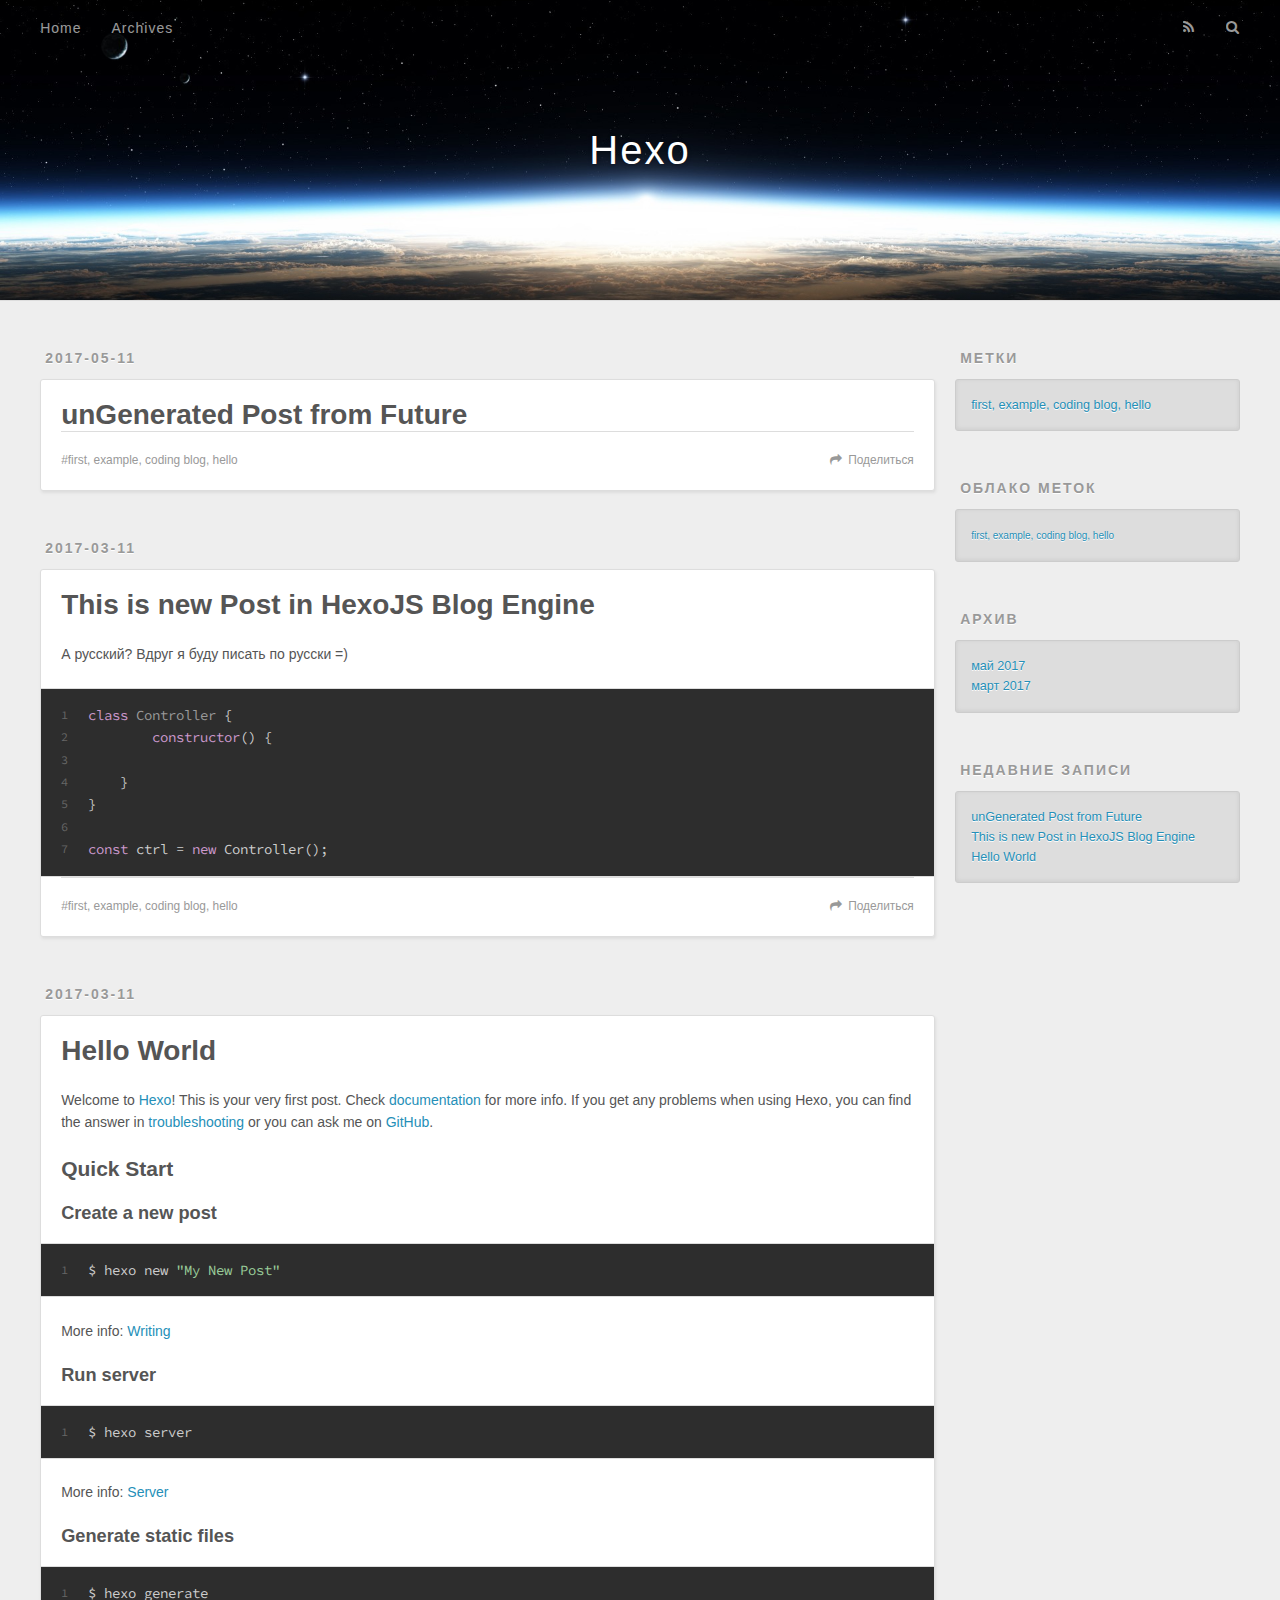
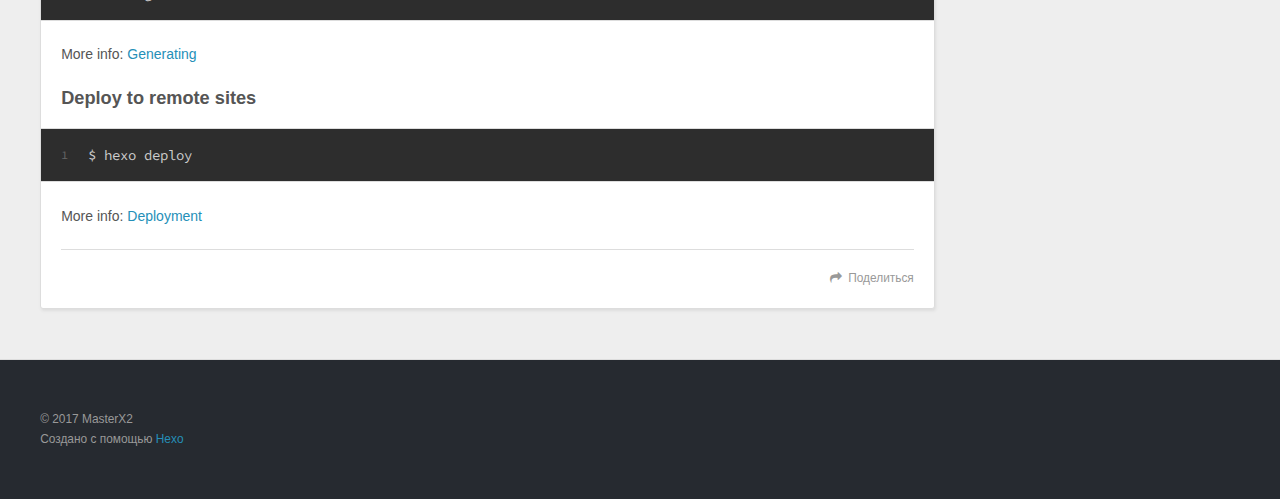
==== index.html @ 8f41c2e1 "deploy-site" ====
<!DOCTYPE html>
<html>
<head>
  <meta charset="utf-8">
  
  <title>Hexo</title>
  <meta name="viewport" content="width=device-width, initial-scale=1, maximum-scale=1">
  <meta property="og:type" content="website">
<meta property="og:title" content="Hexo">
<meta property="og:url" content="http://masterx2.github.io/index.html">
<meta property="og:site_name" content="Hexo">
<meta name="twitter:card" content="summary">
<meta name="twitter:title" content="Hexo">
  
    <link rel="alternate" href="/atom.xml" title="Hexo" type="application/atom+xml">
  
  
    <link rel="icon" href="/favicon.png">
  
  
    <link href="//fonts.googleapis.com/css?family=Source+Code+Pro" rel="stylesheet" type="text/css">
  
  <link rel="stylesheet" href="/css/style.css">
  

</head>

<body>
  <div id="container">
    <div id="wrap">
      <header id="header">
  <div id="banner"></div>
  <div id="header-outer" class="outer">
    <div id="header-title" class="inner">
      <h1 id="logo-wrap">
        <a href="/" id="logo">Hexo</a>
      </h1>
      
    </div>
    <div id="header-inner" class="inner">
      <nav id="main-nav">
        <a id="main-nav-toggle" class="nav-icon"></a>
        
          <a class="main-nav-link" href="/">Home</a>
        
          <a class="main-nav-link" href="/archives">Archives</a>
        
      </nav>
      <nav id="sub-nav">
        
          <a id="nav-rss-link" class="nav-icon" href="/atom.xml" title="RSS-каналы"></a>
        
        <a id="nav-search-btn" class="nav-icon" title="Поиск"></a>
      </nav>
      <div id="search-form-wrap">
        <form action="//google.com/search" method="get" accept-charset="UTF-8" class="search-form"><input type="search" name="q" results="0" class="search-form-input" placeholder="Search"><button type="submit" class="search-form-submit">&#xF002;</button><input type="hidden" name="sitesearch" value="http://masterx2.github.io"></form>
      </div>
    </div>
  </div>
</header>
      <div class="outer">
        <section id="main">
  
    <article id="post-Post-From-Outer-File" class="article article-type-post" itemscope itemprop="blogPost">
  <div class="article-meta">
    <a href="/2017/05/11/Post-From-Outer-File/" class="article-date">
  <time datetime="2017-05-11T18:20:11.000Z" itemprop="datePublished">2017-05-11</time>
</a>
    
  </div>
  <div class="article-inner">
    
    
      <header class="article-header">
        
  
    <h1 itemprop="name">
      <a class="article-title" href="/2017/05/11/Post-From-Outer-File/">unGenerated Post from Future</a>
    </h1>
  

      </header>
    
    <div class="article-entry" itemprop="articleBody">
      
        
      
    </div>
    <footer class="article-footer">
      <a data-url="http://masterx2.github.io/2017/05/11/Post-From-Outer-File/" data-id="cj05k3p2e0000mjaqa87ife34" class="article-share-link">Поделиться</a>
      
      
  <ul class="article-tag-list"><li class="article-tag-list-item"><a class="article-tag-list-link" href="/tags/first-example-coding-blog-hello/">first, example, coding blog, hello</a></li></ul>

    </footer>
  </div>
  
</article>


  
    <article id="post-This-is-new-Post-in-HexoJS-Blog-Engine" class="article article-type-post" itemscope itemprop="blogPost">
  <div class="article-meta">
    <a href="/2017/03/11/This-is-new-Post-in-HexoJS-Blog-Engine/" class="article-date">
  <time datetime="2017-03-11T17:20:11.000Z" itemprop="datePublished">2017-03-11</time>
</a>
    
  </div>
  <div class="article-inner">
    
    
      <header class="article-header">
        
  
    <h1 itemprop="name">
      <a class="article-title" href="/2017/03/11/This-is-new-Post-in-HexoJS-Blog-Engine/">This is new Post in HexoJS Blog Engine</a>
    </h1>
  

      </header>
    
    <div class="article-entry" itemprop="articleBody">
      
        <p>А русский? Вдруг я буду писать по русски =)</p>
<figure class="highlight javascript"><table><tr><td class="gutter"><pre><div class="line">1</div><div class="line">2</div><div class="line">3</div><div class="line">4</div><div class="line">5</div><div class="line">6</div><div class="line">7</div></pre></td><td class="code"><pre><div class="line"><span class="class"><span class="keyword">class</span> <span class="title">Controller</span> </span>&#123;</div><div class="line">	<span class="keyword">constructor</span>() &#123;</div><div class="line"></div><div class="line">    &#125;</div><div class="line">&#125;</div><div class="line"></div><div class="line"><span class="keyword">const</span> ctrl = <span class="keyword">new</span> Controller();</div></pre></td></tr></table></figure>
      
    </div>
    <footer class="article-footer">
      <a data-url="http://masterx2.github.io/2017/03/11/This-is-new-Post-in-HexoJS-Blog-Engine/" data-id="cj05k3p2k0001mjaq2z1ligwe" class="article-share-link">Поделиться</a>
      
      
  <ul class="article-tag-list"><li class="article-tag-list-item"><a class="article-tag-list-link" href="/tags/first-example-coding-blog-hello/">first, example, coding blog, hello</a></li></ul>

    </footer>
  </div>
  
</article>


  
    <article id="post-hello-world" class="article article-type-post" itemscope itemprop="blogPost">
  <div class="article-meta">
    <a href="/2017/03/11/hello-world/" class="article-date">
  <time datetime="2017-03-11T17:17:33.495Z" itemprop="datePublished">2017-03-11</time>
</a>
    
  </div>
  <div class="article-inner">
    
    
      <header class="article-header">
        
  
    <h1 itemprop="name">
      <a class="article-title" href="/2017/03/11/hello-world/">Hello World</a>
    </h1>
  

      </header>
    
    <div class="article-entry" itemprop="articleBody">
      
        <p>Welcome to <a href="https://hexo.io/" target="_blank" rel="external">Hexo</a>! This is your very first post. Check <a href="https://hexo.io/docs/" target="_blank" rel="external">documentation</a> for more info. If you get any problems when using Hexo, you can find the answer in <a href="https://hexo.io/docs/troubleshooting.html" target="_blank" rel="external">troubleshooting</a> or you can ask me on <a href="https://github.com/hexojs/hexo/issues" target="_blank" rel="external">GitHub</a>.</p>
<h2 id="Quick-Start"><a href="#Quick-Start" class="headerlink" title="Quick Start"></a>Quick Start</h2><h3 id="Create-a-new-post"><a href="#Create-a-new-post" class="headerlink" title="Create a new post"></a>Create a new post</h3><figure class="highlight bash"><table><tr><td class="gutter"><pre><div class="line">1</div></pre></td><td class="code"><pre><div class="line">$ hexo new <span class="string">"My New Post"</span></div></pre></td></tr></table></figure>
<p>More info: <a href="https://hexo.io/docs/writing.html" target="_blank" rel="external">Writing</a></p>
<h3 id="Run-server"><a href="#Run-server" class="headerlink" title="Run server"></a>Run server</h3><figure class="highlight bash"><table><tr><td class="gutter"><pre><div class="line">1</div></pre></td><td class="code"><pre><div class="line">$ hexo server</div></pre></td></tr></table></figure>
<p>More info: <a href="https://hexo.io/docs/server.html" target="_blank" rel="external">Server</a></p>
<h3 id="Generate-static-files"><a href="#Generate-static-files" class="headerlink" title="Generate static files"></a>Generate static files</h3><figure class="highlight bash"><table><tr><td class="gutter"><pre><div class="line">1</div></pre></td><td class="code"><pre><div class="line">$ hexo generate</div></pre></td></tr></table></figure>
<p>More info: <a href="https://hexo.io/docs/generating.html" target="_blank" rel="external">Generating</a></p>
<h3 id="Deploy-to-remote-sites"><a href="#Deploy-to-remote-sites" class="headerlink" title="Deploy to remote sites"></a>Deploy to remote sites</h3><figure class="highlight bash"><table><tr><td class="gutter"><pre><div class="line">1</div></pre></td><td class="code"><pre><div class="line">$ hexo deploy</div></pre></td></tr></table></figure>
<p>More info: <a href="https://hexo.io/docs/deployment.html" target="_blank" rel="external">Deployment</a></p>

      
    </div>
    <footer class="article-footer">
      <a data-url="http://masterx2.github.io/2017/03/11/hello-world/" data-id="cj05k3p2v0003mjaqdzvc41hk" class="article-share-link">Поделиться</a>
      
      
    </footer>
  </div>
  
</article>


  

</section>
        
          <aside id="sidebar">
  
    

  
    
  <div class="widget-wrap">
    <h3 class="widget-title">Метки</h3>
    <div class="widget">
      <ul class="tag-list"><li class="tag-list-item"><a class="tag-list-link" href="/tags/first-example-coding-blog-hello/">first, example, coding blog, hello</a></li></ul>
    </div>
  </div>


  
    
  <div class="widget-wrap">
    <h3 class="widget-title">Облако меток</h3>
    <div class="widget tagcloud">
      <a href="/tags/first-example-coding-blog-hello/" style="font-size: 10px;">first, example, coding blog, hello</a>
    </div>
  </div>

  
    
  <div class="widget-wrap">
    <h3 class="widget-title">Архив</h3>
    <div class="widget">
      <ul class="archive-list"><li class="archive-list-item"><a class="archive-list-link" href="/archives/2017/05/">май 2017</a></li><li class="archive-list-item"><a class="archive-list-link" href="/archives/2017/03/">март 2017</a></li></ul>
    </div>
  </div>


  
    
  <div class="widget-wrap">
    <h3 class="widget-title">Недавние записи</h3>
    <div class="widget">
      <ul>
        
          <li>
            <a href="/2017/05/11/Post-From-Outer-File/">unGenerated Post from Future</a>
          </li>
        
          <li>
            <a href="/2017/03/11/This-is-new-Post-in-HexoJS-Blog-Engine/">This is new Post in HexoJS Blog Engine</a>
          </li>
        
          <li>
            <a href="/2017/03/11/hello-world/">Hello World</a>
          </li>
        
      </ul>
    </div>
  </div>

  
</aside>
        
      </div>
      <footer id="footer">
  
  <div class="outer">
    <div id="footer-info" class="inner">
      &copy; 2017 MasterX2<br>
      Создано с помощью <a href="http://hexo.io/" target="_blank">Hexo</a>
    </div>
  </div>
</footer>
    </div>
    <nav id="mobile-nav">
  
    <a href="/" class="mobile-nav-link">Home</a>
  
    <a href="/archives" class="mobile-nav-link">Archives</a>
  
</nav>
    

<script src="//ajax.googleapis.com/ajax/libs/jquery/2.0.3/jquery.min.js"></script>


  <link rel="stylesheet" href="/fancybox/jquery.fancybox.css">
  <script src="/fancybox/jquery.fancybox.pack.js"></script>


<script src="/js/script.js"></script>

  </div>
</body>
</html>
---- css/style.css ----
body {
  width: 100%;
}
body:before,
body:after {
  content: "";
  display: table;
}
body:after {
  clear: both;
}
html,
body,
div,
span,
applet,
object,
iframe,
h1,
h2,
h3,
h4,
h5,
h6,
p,
blockquote,
pre,
a,
abbr,
acronym,
address,
big,
cite,
code,
del,
dfn,
em,
img,
ins,
kbd,
q,
s,
samp,
small,
strike,
strong,
sub,
sup,
tt,
var,
dl,
dt,
dd,
ol,
ul,
li,
fieldset,
form,
label,
legend,
table,
caption,
tbody,
tfoot,
thead,
tr,
th,
td {
  margin: 0;
  padding: 0;
  border: 0;
  outline: 0;
  font-weight: inherit;
  font-style: inherit;
  font-family: inherit;
  font-size: 100%;
  vertical-align: baseline;
}
body {
  line-height: 1;
  color: #000;
  background: #fff;
}
ol,
ul {
  list-style: none;
}
table {
  border-collapse: separate;
  border-spacing: 0;
  vertical-align: middle;
}
caption,
th,
td {
  text-align: left;
  font-weight: normal;
  vertical-align: middle;
}
a img {
  border: none;
}
input,
button {
  margin: 0;
  padding: 0;
}
input::-moz-focus-inner,
button::-moz-focus-inner {
  border: 0;
  padding: 0;
}
@font-face {
  font-family: FontAwesome;
  font-style: normal;
  font-weight: normal;
  src: url("fonts/fontawesome-webfont.eot?v=#4.0.3");
  src: url("fonts/fontawesome-webfont.eot?#iefix&v=#4.0.3") format("embedded-opentype"), url("fonts/fontawesome-webfont.woff?v=#4.0.3") format("woff"), url("fonts/fontawesome-webfont.ttf?v=#4.0.3") format("truetype"), url("fonts/fontawesome-webfont.svg#fontawesomeregular?v=#4.0.3") format("svg");
}
html,
body,
#container {
  height: 100%;
}
body {
  background: #eee;
  font: 14px "Helvetica Neue", Helvetica, Arial, sans-serif;
  -webkit-text-size-adjust: 100%;
}
.outer {
  max-width: 1220px;
  margin: 0 auto;
  padding: 0 20px;
}
.outer:before,
.outer:after {
  content: "";
  display: table;
}
.outer:after {
  clear: both;
}
.inner {
  display: inline;
  float: left;
  width: 98.33333333333333%;
  margin: 0 0.833333333333333%;
}
.left,
.alignleft {
  float: left;
}
.right,
.alignright {
  float: right;
}
.clear {
  clear: both;
}
#container {
  position: relative;
}
.mobile-nav-on {
  overflow: hidden;
}
#wrap {
  height: 100%;
  width: 100%;
  position: absolute;
  top: 0;
  left: 0;
  -webkit-transition: 0.2s ease-out;
  -moz-transition: 0.2s ease-out;
  -ms-transition: 0.2s ease-out;
  transition: 0.2s ease-out;
  z-index: 1;
  background: #eee;
}
.mobile-nav-on #wrap {
  left: 280px;
}
@media screen and (min-width: 768px) {
  #main {
    display: inline;
    float: left;
    width: 73.33333333333333%;
    margin: 0 0.833333333333333%;
  }
}
.article-date,
.article-category-link,
.archive-year,
.widget-title {
  text-decoration: none;
  text-transform: uppercase;
  letter-spacing: 2px;
  color: #999;
  margin-bottom: 1em;
  margin-left: 5px;
  line-height: 1em;
  text-shadow: 0 1px #fff;
  font-weight: bold;
}
.article-inner,
.archive-article-inner {
  background: #fff;
  -webkit-box-shadow: 1px 2px 3px #ddd;
  box-shadow: 1px 2px 3px #ddd;
  border: 1px solid #ddd;
  border-radius: 3px;
}
.article-entry h1,
.widget h1 {
  font-size: 2em;
}
.article-entry h2,
.widget h2 {
  font-size: 1.5em;
}
.article-entry h3,
.widget h3 {
  font-size: 1.3em;
}
.article-entry h4,
.widget h4 {
  font-size: 1.2em;
}
.article-entry h5,
.widget h5 {
  font-size: 1em;
}
.article-entry h6,
.widget h6 {
  font-size: 1em;
  color: #999;
}
.article-entry hr,
.widget hr {
  border: 1px dashed #ddd;
}
.article-entry strong,
.widget strong {
  font-weight: bold;
}
.article-entry em,
.widget em,
.article-entry cite,
.widget cite {
  font-style: italic;
}
.article-entry sup,
.widget sup,
.article-entry sub,
.widget sub {
  font-size: 0.75em;
  line-height: 0;
  position: relative;
  vertical-align: baseline;
}
.article-entry sup,
.widget sup {
  top: -0.5em;
}
.article-entry sub,
.widget sub {
  bottom: -0.2em;
}
.article-entry small,
.widget small {
  font-size: 0.85em;
}
.article-entry acronym,
.widget acronym,
.article-entry abbr,
.widget abbr {
  border-bottom: 1px dotted;
}
.article-entry ul,
.widget ul,
.article-entry ol,
.widget ol,
.article-entry dl,
.widget dl {
  margin: 0 20px;
  line-height: 1.6em;
}
.article-entry ul ul,
.widget ul ul,
.article-entry ol ul,
.widget ol ul,
.article-entry ul ol,
.widget ul ol,
.article-entry ol ol,
.widget ol ol {
  margin-top: 0;
  margin-bottom: 0;
}
.article-entry ul,
.widget ul {
  list-style: disc;
}
.article-entry ol,
.widget ol {
  list-style: decimal;
}
.article-entry dt,
.widget dt {
  font-weight: bold;
}
#header {
  height: 300px;
  position: relative;
  border-bottom: 1px solid #ddd;
}
#header:before,
#header:after {
  content: "";
  position: absolute;
  left: 0;
  right: 0;
  height: 40px;
}
#header:before {
  top: 0;
  background: -webkit-linear-gradient(rgba(0,0,0,0.2), transparent);
  background: -moz-linear-gradient(rgba(0,0,0,0.2), transparent);
  background: -ms-linear-gradient(rgba(0,0,0,0.2), transparent);
  background: linear-gradient(rgba(0,0,0,0.2), transparent);
}
#header:after {
  bottom: 0;
  background: -webkit-linear-gradient(transparent, rgba(0,0,0,0.2));
  background: -moz-linear-gradient(transparent, rgba(0,0,0,0.2));
  background: -ms-linear-gradient(transparent, rgba(0,0,0,0.2));
  background: linear-gradient(transparent, rgba(0,0,0,0.2));
}
#header-outer {
  height: 100%;
  position: relative;
}
#header-inner {
  position: relative;
  overflow: hidden;
}
#banner {
  position: absolute;
  top: 0;
  left: 0;
  width: 100%;
  height: 100%;
  background: url("images/banner.jpg") center #000;
  -webkit-background-size: cover;
  -moz-background-size: cover;
  background-size: cover;
  z-index: -1;
}
#header-title {
  text-align: center;
  height: 40px;
  position: absolute;
  top: 50%;
  left: 0;
  margin-top: -20px;
}
#logo,
#subtitle {
  text-decoration: none;
  color: #fff;
  font-weight: 300;
  text-shadow: 0 1px 4px rgba(0,0,0,0.3);
}
#logo {
  font-size: 40px;
  line-height: 40px;
  letter-spacing: 2px;
}
#subtitle {
  font-size: 16px;
  line-height: 16px;
  letter-spacing: 1px;
}
#subtitle-wrap {
  margin-top: 16px;
}
#main-nav {
  float: left;
  margin-left: -15px;
}
.nav-icon,
.main-nav-link {
  float: left;
  color: #fff;
  opacity: 0.6;
  text-decoration: none;
  text-shadow: 0 1px rgba(0,0,0,0.2);
  -webkit-transition: opacity 0.2s;
  -moz-transition: opacity 0.2s;
  -ms-transition: opacity 0.2s;
  transition: opacity 0.2s;
  display: block;
  padding: 20px 15px;
}
.nav-icon:hover,
.main-nav-link:hover {
  opacity: 1;
}
.nav-icon {
  font-family: FontAwesome;
  text-align: center;
  font-size: 14px;
  width: 14px;
  height: 14px;
  padding: 20px 15px;
  position: relative;
  cursor: pointer;
}
.main-nav-link {
  font-weight: 300;
  letter-spacing: 1px;
}
@media screen and (max-width: 479px) {
  .main-nav-link {
    display: none;
  }
}
#main-nav-toggle {
  display: none;
}
#main-nav-toggle:before {
  content: "\f0c9";
}
@media screen and (max-width: 479px) {
  #main-nav-toggle {
    display: block;
  }
}
#sub-nav {
  float: right;
  margin-right: -15px;
}
#nav-rss-link:before {
  content: "\f09e";
}
#nav-search-btn:before {
  content: "\f002";
}
#search-form-wrap {
  position: absolute;
  top: 15px;
  width: 150px;
  height: 30px;
  right: -150px;
  opacity: 0;
  -webkit-transition: 0.2s ease-out;
  -moz-transition: 0.2s ease-out;
  -ms-transition: 0.2s ease-out;
  transition: 0.2s ease-out;
}
#search-form-wrap.on {
  opacity: 1;
  right: 0;
}
@media screen and (max-width: 479px) {
  #search-form-wrap {
    width: 100%;
    right: -100%;
  }
}
.search-form {
  position: absolute;
  top: 0;
  left: 0;
  right: 0;
  background: #fff;
  padding: 5px 15px;
  border-radius: 15px;
  -webkit-box-shadow: 0 0 10px rgba(0,0,0,0.3);
  box-shadow: 0 0 10px rgba(0,0,0,0.3);
}
.search-form-input {
  border: none;
  background: none;
  color: #555;
  width: 100%;
  font: 13px "Helvetica Neue", Helvetica, Arial, sans-serif;
  outline: none;
}
.search-form-input::-webkit-search-results-decoration,
.search-form-input::-webkit-search-cancel-button {
  -webkit-appearance: none;
}
.search-form-submit {
  position: absolute;
  top: 50%;
  right: 10px;
  margin-top: -7px;
  font: 13px FontAwesome;
  border: none;
  background: none;
  color: #bbb;
  cursor: pointer;
}
.search-form-submit:hover,
.search-form-submit:focus {
  color: #777;
}
.article {
  margin: 50px 0;
}
.article-inner {
  overflow: hidden;
}
.article-meta:before,
.article-meta:after {
  content: "";
  display: table;
}
.article-meta:after {
  clear: both;
}
.article-date {
  float: left;
}
.article-category {
  float: left;
  line-height: 1em;
  color: #ccc;
  text-shadow: 0 1px #fff;
  margin-left: 8px;
}
.article-category:before {
  content: "\2022";
}
.article-category-link {
  margin: 0 12px 1em;
}
.article-header {
  padding: 20px 20px 0;
}
.article-title {
  text-decoration: none;
  font-size: 2em;
  font-weight: bold;
  color: #555;
  line-height: 1.1em;
  -webkit-transition: color 0.2s;
  -moz-transition: color 0.2s;
  -ms-transition: color 0.2s;
  transition: color 0.2s;
}
a.article-title:hover {
  color: #258fb8;
}
.article-entry {
  color: #555;
  padding: 0 20px;
}
.article-entry:before,
.article-entry:after {
  content: "";
  display: table;
}
.article-entry:after {
  clear: both;
}
.article-entry p,
.article-entry table {
  line-height: 1.6em;
  margin: 1.6em 0;
}
.article-entry h1,
.article-entry h2,
.article-entry h3,
.article-entry h4,
.article-entry h5,
.article-entry h6 {
  font-weight: bold;
}
.article-entry h1,
.article-entry h2,
.article-entry h3,
.article-entry h4,
.article-entry h5,
.article-entry h6 {
  line-height: 1.1em;
  margin: 1.1em 0;
}
.article-entry a {
  color: #258fb8;
  text-decoration: none;
}
.article-entry a:hover {
  text-decoration: underline;
}
.article-entry ul,
.article-entry ol,
.article-entry dl {
  margin-top: 1.6em;
  margin-bottom: 1.6em;
}
.article-entry img,
.article-entry video {
  max-width: 100%;
  height: auto;
  display: block;
  margin: auto;
}
.article-entry iframe {
  border: none;
}
.article-entry table {
  width: 100%;
  border-collapse: collapse;
  border-spacing: 0;
}
.article-entry th {
  font-weight: bold;
  border-bottom: 3px solid #ddd;
  padding-bottom: 0.5em;
}
.article-entry td {
  border-bottom: 1px solid #ddd;
  padding: 10px 0;
}
.article-entry blockquote {
  font-family: Georgia, "Times New Roman", serif;
  font-size: 1.4em;
  margin: 1.6em 20px;
  text-align: center;
}
.article-entry blockquote footer {
  font-size: 14px;
  margin: 1.6em 0;
  font-family: "Helvetica Neue", Helvetica, Arial, sans-serif;
}
.article-entry blockquote footer cite:before {
  content: "—";
  padding: 0 0.5em;
}
.article-entry .pullquote {
  text-align: left;
  width: 45%;
  margin: 0;
}
.article-entry .pullquote.left {
  margin-left: 0.5em;
  margin-right: 1em;
}
.article-entry .pullquote.right {
  margin-right: 0.5em;
  margin-left: 1em;
}
.article-entry .caption {
  color: #999;
  display: block;
  font-size: 0.9em;
  margin-top: 0.5em;
  position: relative;
  text-align: center;
}
.article-entry .video-container {
  position: relative;
  padding-top: 56.25%;
  height: 0;
  overflow: hidden;
}
.article-entry .video-container iframe,
.article-entry .video-container object,
.article-entry .video-container embed {
  position: absolute;
  top: 0;
  left: 0;
  width: 100%;
  height: 100%;
  margin-top: 0;
}
.article-more-link a {
  display: inline-block;
  line-height: 1em;
  padding: 6px 15px;
  border-radius: 15px;
  background: #eee;
  color: #999;
  text-shadow: 0 1px #fff;
  text-decoration: none;
}
.article-more-link a:hover {
  background: #258fb8;
  color: #fff;
  text-decoration: none;
  text-shadow: 0 1px #1e7293;
}
.article-footer {
  font-size: 0.85em;
  line-height: 1.6em;
  border-top: 1px solid #ddd;
  padding-top: 1.6em;
  margin: 0 20px 20px;
}
.article-footer:before,
.article-footer:after {
  content: "";
  display: table;
}
.article-footer:after {
  clear: both;
}
.article-footer a {
  color: #999;
  text-decoration: none;
}
.article-footer a:hover {
  color: #555;
}
.article-tag-list-item {
  float: left;
  margin-right: 10px;
}
.article-tag-list-link:before {
  content: "#";
}
.article-comment-link {
  float: right;
}
.article-comment-link:before {
  content: "\f075";
  font-family: FontAwesome;
  padding-right: 8px;
}
.article-share-link {
  cursor: pointer;
  float: right;
  margin-left: 20px;
}
.article-share-link:before {
  content: "\f064";
  font-family: FontAwesome;
  padding-right: 6px;
}
#article-nav {
  position: relative;
}
#article-nav:before,
#article-nav:after {
  content: "";
  display: table;
}
#article-nav:after {
  clear: both;
}
@media screen and (min-width: 768px) {
  #article-nav {
    margin: 50px 0;
  }
  #article-nav:before {
    width: 8px;
    height: 8px;
    position: absolute;
    top: 50%;
    left: 50%;
    margin-top: -4px;
    margin-left: -4px;
    content: "";
    border-radius: 50%;
    background: #ddd;
    -webkit-box-shadow: 0 1px 2px #fff;
    box-shadow: 0 1px 2px #fff;
  }
}
.article-nav-link-wrap {
  text-decoration: none;
  text-shadow: 0 1px #fff;
  color: #999;
  -webkit-box-sizing: border-box;
  -moz-box-sizing: border-box;
  box-sizing: border-box;
  margin-top: 50px;
  text-align: center;
  display: block;
}
.article-nav-link-wrap:hover {
  color: #555;
}
@media screen and (min-width: 768px) {
  .article-nav-link-wrap {
    width: 50%;
    margin-top: 0;
  }
}
@media screen and (min-width: 768px) {
  #article-nav-newer {
    float: left;
    text-align: right;
    padding-right: 20px;
  }
}
@media screen and (min-width: 768px) {
  #article-nav-older {
    float: right;
    text-align: left;
    padding-left: 20px;
  }
}
.article-nav-caption {
  text-transform: uppercase;
  letter-spacing: 2px;
  color: #ddd;
  line-height: 1em;
  font-weight: bold;
}
#article-nav-newer .article-nav-caption {
  margin-right: -2px;
}
.article-nav-title {
  font-size: 0.85em;
  line-height: 1.6em;
  margin-top: 0.5em;
}
.article-share-box {
  position: absolute;
  display: none;
  background: #fff;
  -webkit-box-shadow: 1px 2px 10px rgba(0,0,0,0.2);
  box-shadow: 1px 2px 10px rgba(0,0,0,0.2);
  border-radius: 3px;
  margin-left: -145px;
  overflow: hidden;
  z-index: 1;
}
.article-share-box.on {
  display: block;
}
.article-share-input {
  width: 100%;
  background: none;
  -webkit-box-sizing: border-box;
  -moz-box-sizing: border-box;
  box-sizing: border-box;
  font: 14px "Helvetica Neue", Helvetica, Arial, sans-serif;
  padding: 0 15px;
  color: #555;
  outline: none;
  border: 1px solid #ddd;
  border-radius: 3px 3px 0 0;
  height: 36px;
  line-height: 36px;
}
.article-share-links {
  background: #eee;
}
.article-share-links:before,
.article-share-links:after {
  content: "";
  display: table;
}
.article-share-links:after {
  clear: both;
}
.article-share-twitter,
.article-share-facebook,
.article-share-pinterest,
.article-share-google {
  width: 50px;
  height: 36px;
  display: block;
  float: left;
  position: relative;
  color: #999;
  text-shadow: 0 1px #fff;
}
.article-share-twitter:before,
.article-share-facebook:before,
.article-share-pinterest:before,
.article-share-google:before {
  font-size: 20px;
  font-family: FontAwesome;
  width: 20px;
  height: 20px;
  position: absolute;
  top: 50%;
  left: 50%;
  margin-top: -10px;
  margin-left: -10px;
  text-align: center;
}
.article-share-twitter:hover,
.article-share-facebook:hover,
.article-share-pinterest:hover,
.article-share-google:hover {
  color: #fff;
}
.article-share-twitter:before {
  content: "\f099";
}
.article-share-twitter:hover {
  background: #00aced;
  text-shadow: 0 1px #008abe;
}
.article-share-facebook:before {
  content: "\f09a";
}
.article-share-facebook:hover {
  background: #3b5998;
  text-shadow: 0 1px #2f477a;
}
.article-share-pinterest:before {
  content: "\f0d2";
}
.article-share-pinterest:hover {
  background: #cb2027;
  text-shadow: 0 1px #a21a1f;
}
.article-share-google:before {
  content: "\f0d5";
}
.article-share-google:hover {
  background: #dd4b39;
  text-shadow: 0 1px #be3221;
}
.article-gallery {
  background: #000;
  position: relative;
}
.article-gallery-photos {
  position: relative;
  overflow: hidden;
}
.article-gallery-img {
  display: none;
  max-width: 100%;
}
.article-gallery-img:first-child {
  display: block;
}
.article-gallery-img.loaded {
  position: absolute;
  display: block;
}
.article-gallery-img img {
  display: block;
  max-width: 100%;
  margin: 0 auto;
}
#comments {
  background: #fff;
  -webkit-box-shadow: 1px 2px 3px #ddd;
  box-shadow: 1px 2px 3px #ddd;
  padding: 20px;
  border: 1px solid #ddd;
  border-radius: 3px;
  margin: 50px 0;
}
#comments a {
  color: #258fb8;
}
.archives-wrap {
  margin: 50px 0;
}
.archives:before,
.archives:after {
  content: "";
  display: table;
}
.archives:after {
  clear: both;
}
.archive-year-wrap {
  margin-bottom: 1em;
}
.archives {
  -webkit-column-gap: 10px;
  -moz-column-gap: 10px;
  column-gap: 10px;
}
@media screen and (min-width: 480px) and (max-width: 767px) {
  .archives {
    -webkit-column-count: 2;
    -moz-column-count: 2;
    column-count: 2;
  }
}
@media screen and (min-width: 768px) {
  .archives {
    -webkit-column-count: 3;
    -moz-column-count: 3;
    column-count: 3;
  }
}
.archive-article {
  -webkit-column-break-inside: avoid;
  page-break-inside: avoid;
  overflow: hidden;
  break-inside: avoid-column;
}
.archive-article-inner {
  padding: 10px;
  margin-bottom: 15px;
}
.archive-article-title {
  text-decoration: none;
  font-weight: bold;
  color: #555;
  -webkit-transition: color 0.2s;
  -moz-transition: color 0.2s;
  -ms-transition: color 0.2s;
  transition: color 0.2s;
  line-height: 1.6em;
}
.archive-article-title:hover {
  color: #258fb8;
}
.archive-article-footer {
  margin-top: 1em;
}
.archive-article-date {
  color: #999;
  text-decoration: none;
  font-size: 0.85em;
  line-height: 1em;
  margin-bottom: 0.5em;
  display: block;
}
#page-nav {
  margin: 50px auto;
  background: #fff;
  -webkit-box-shadow: 1px 2px 3px #ddd;
  box-shadow: 1px 2px 3px #ddd;
  border: 1px solid #ddd;
  border-radius: 3px;
  text-align: center;
  color: #999;
  overflow: hidden;
}
#page-nav:before,
#page-nav:after {
  content: "";
  display: table;
}
#page-nav:after {
  clear: both;
}
#page-nav a,
#page-nav span {
  padding: 10px 20px;
  line-height: 1;
  height: 2ex;
}
#page-nav a {
  color: #999;
  text-decoration: none;
}
#page-nav a:hover {
  background: #999;
  color: #fff;
}
#page-nav .prev {
  float: left;
}
#page-nav .next {
  float: right;
}
#page-nav .page-number {
  display: inline-block;
}
@media screen and (max-width: 479px) {
  #page-nav .page-number {
    display: none;
  }
}
#page-nav .current {
  color: #555;
  font-weight: bold;
}
#page-nav .space {
  color: #ddd;
}
#footer {
  background: #262a30;
  padding: 50px 0;
  border-top: 1px solid #ddd;
  color: #999;
}
#footer a {
  color: #258fb8;
  text-decoration: none;
}
#footer a:hover {
  text-decoration: underline;
}
#footer-info {
  line-height: 1.6em;
  font-size: 0.85em;
}
.article-entry pre,
.article-entry .highlight {
  background: #2d2d2d;
  margin: 0 -20px;
  padding: 15px 20px;
  border-style: solid;
  border-color: #ddd;
  border-width: 1px 0;
  overflow: auto;
  color: #ccc;
  line-height: 22.400000000000002px;
}
.article-entry .highlight .gutter pre,
.article-entry .gist .gist-file .gist-data .line-numbers {
  color: #666;
  font-size: 0.85em;
}
.article-entry pre,
.article-entry code {
  font-family: "Source Code Pro", Consolas, Monaco, Menlo, Consolas, monospace;
}
.article-entry code {
  background: #eee;
  text-shadow: 0 1px #fff;
  padding: 0 0.3em;
}
.article-entry pre code {
  background: none;
  text-shadow: none;
  padding: 0;
}
.article-entry .highlight pre {
  border: none;
  margin: 0;
  padding: 0;
}
.article-entry .highlight table {
  margin: 0;
  width: auto;
}
.article-entry .highlight td {
  border: none;
  padding: 0;
}
.article-entry .highlight figcaption {
  font-size: 0.85em;
  color: #999;
  line-height: 1em;
  margin-bottom: 1em;
}
.article-entry .highlight figcaption:before,
.article-entry .highlight figcaption:after {
  content: "";
  display: table;
}
.article-entry .highlight figcaption:after {
  clear: both;
}
.article-entry .highlight figcaption a {
  float: right;
}
.article-entry .highlight .gutter pre {
  text-align: right;
  padding-right: 20px;
}
.article-entry .highlight .line {
  height: 22.400000000000002px;
}
.article-entry .highlight .line.marked {
  background: #515151;
}
.article-entry .gist {
  margin: 0 -20px;
  border-style: solid;
  border-color: #ddd;
  border-width: 1px 0;
  background: #2d2d2d;
  padding: 15px 20px 15px 0;
}
.article-entry .gist .gist-file {
  border: none;
  font-family: "Source Code Pro", Consolas, Monaco, Menlo, Consolas, monospace;
  margin: 0;
}
.article-entry .gist .gist-file .gist-data {
  background: none;
  border: none;
}
.article-entry .gist .gist-file .gist-data .line-numbers {
  background: none;
  border: none;
  padding: 0 20px 0 0;
}
.article-entry .gist .gist-file .gist-data .line-data {
  padding: 0 !important;
}
.article-entry .gist .gist-file .highlight {
  margin: 0;
  padding: 0;
  border: none;
}
.article-entry .gist .gist-file .gist-meta {
  background: #2d2d2d;
  color: #999;
  font: 0.85em "Helvetica Neue", Helvetica, Arial, sans-serif;
  text-shadow: 0 0;
  padding: 0;
  margin-top: 1em;
  margin-left: 20px;
}
.article-entry .gist .gist-file .gist-meta a {
  color: #258fb8;
  font-weight: normal;
}
.article-entry .gist .gist-file .gist-meta a:hover {
  text-decoration: underline;
}
pre .comment,
pre .title {
  color: #999;
}
pre .variable,
pre .attribute,
pre .tag,
pre .regexp,
pre .ruby .constant,
pre .xml .tag .title,
pre .xml .pi,
pre .xml .doctype,
pre .html .doctype,
pre .css .id,
pre .css .class,
pre .css .pseudo {
  color: #f2777a;
}
pre .number,
pre .preprocessor,
pre .built_in,
pre .literal,
pre .params,
pre .constant {
  color: #f99157;
}
pre .class,
pre .ruby .class .title,
pre .css .rules .attribute {
  color: #9c9;
}
pre .string,
pre .value,
pre .inheritance,
pre .header,
pre .ruby .symbol,
pre .xml .cdata {
  color: #9c9;
}
pre .css .hexcolor {
  color: #6cc;
}
pre .function,
pre .python .decorator,
pre .python .title,
pre .ruby .function .title,
pre .ruby .title .keyword,
pre .perl .sub,
pre .javascript .title,
pre .coffeescript .title {
  color: #69c;
}
pre .keyword,
pre .javascript .function {
  color: #c9c;
}
@media screen and (max-width: 479px) {
  #mobile-nav {
    position: absolute;
    top: 0;
    left: 0;
    width: 280px;
    height: 100%;
    background: #191919;
    border-right: 1px solid #fff;
  }
}
@media screen and (max-width: 479px) {
  .mobile-nav-link {
    display: block;
    color: #999;
    text-decoration: none;
    padding: 15px 20px;
    font-weight: bold;
  }
  .mobile-nav-link:hover {
    color: #fff;
  }
}
@media screen and (min-width: 768px) {
  #sidebar {
    display: inline;
    float: left;
    width: 23.333333333333332%;
    margin: 0 0.833333333333333%;
  }
}
.widget-wrap {
  margin: 50px 0;
}
.widget {
  color: #777;
  text-shadow: 0 1px #fff;
  background: #ddd;
  -webkit-box-shadow: 0 -1px 4px #ccc inset;
  box-shadow: 0 -1px 4px #ccc inset;
  border: 1px solid #ccc;
  padding: 15px;
  border-radius: 3px;
}
.widget a {
  color: #258fb8;
  text-decoration: none;
}
.widget a:hover {
  text-decoration: underline;
}
.widget ul ul,
.widget ol ul,
.widget dl ul,
.widget ul ol,
.widget ol ol,
.widget dl ol,
.widget ul dl,
.widget ol dl,
.widget dl dl {
  margin-left: 15px;
  list-style: disc;
}
.widget {
  line-height: 1.6em;
  word-wrap: break-word;
  font-size: 0.9em;
}
.widget ul,
.widget ol {
  list-style: none;
  margin: 0;
}
.widget ul ul,
.widget ol ul,
.widget ul ol,
.widget ol ol {
  margin: 0 20px;
}
.widget ul ul,
.widget ol ul {
  list-style: disc;
}
.widget ul ol,
.widget ol ol {
  list-style: decimal;
}
.category-list-count,
.tag-list-count,
.archive-list-count {
  padding-left: 5px;
  color: #999;
  font-size: 0.85em;
}
.category-list-count:before,
.tag-list-count:before,
.archive-list-count:before {
  content: "(";
}
.category-list-count:after,
.tag-list-count:after,
.archive-list-count:after {
  content: ")";
}
.tagcloud a {
  margin-right: 5px;
  display: inline-block;
}
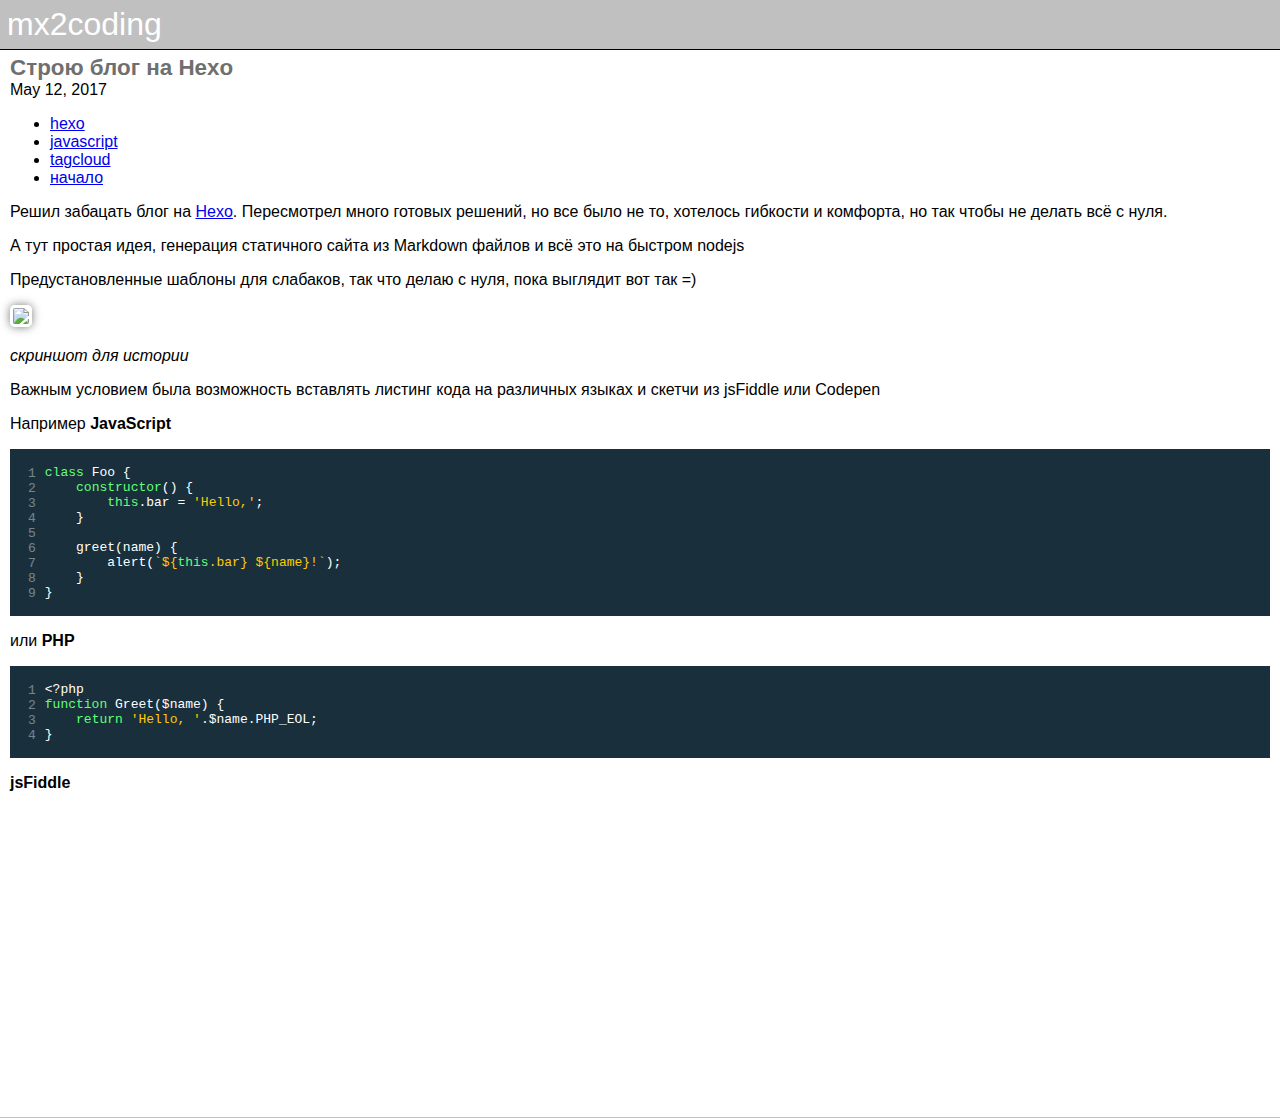
==== commit 0d5bcfa8: "deploy-site" ====
--- a/index.html
+++ b/index.html
@@ -1,279 +1,33 @@
 <!DOCTYPE html>
-<html>
+<html lang="en">
 <head>
-  <meta charset="utf-8">
-  
-  <title>Hexo</title>
-  <meta name="viewport" content="width=device-width, initial-scale=1, maximum-scale=1">
-  <meta property="og:type" content="website">
-<meta property="og:title" content="Hexo">
-<meta property="og:url" content="http://masterx2.github.io/index.html">
-<meta property="og:site_name" content="Hexo">
-<meta name="twitter:card" content="summary">
-<meta name="twitter:title" content="Hexo">
-  
-    <link rel="alternate" href="/atom.xml" title="Hexo" type="application/atom+xml">
-  
-  
-    <link rel="icon" href="/favicon.png">
-  
-  
-    <link href="//fonts.googleapis.com/css?family=Source+Code+Pro" rel="stylesheet" type="text/css">
-  
-  <link rel="stylesheet" href="/css/style.css">
-  
+	<meta charset="UTF-8">
+	<meta name="viewport" content="width=device-width, initial-scale=1, maximum-scale=1">
+	<link rel="stylesheet" href="/css/style.css">
+	<title>mx2coding</title>
+</head>
+<body>
+<div class="header">mx2coding</div>
+<div class="wrap">
+<div class="post">
+	<div class="post-title">Строю блог на Hexo</div>
+	<div class="post-date">May 12, 2017</div>
+	<div class="post-tags"> <ul class="article-tag-list"><li class="article-tag-list-item"><a class="article-tag-list-link" href="/tags/hexo/">hexo</a></li><li class="article-tag-list-item"><a class="article-tag-list-link" href="/tags/javascript/">javascript</a></li><li class="article-tag-list-item"><a class="article-tag-list-link" href="/tags/tagcloud/">tagcloud</a></li><li class="article-tag-list-item"><a class="article-tag-list-link" href="/tags/начало/">начало</a></li></ul></div>
+	<div class="post-content"><p>Решил забацать блог на <a href="https://hexo.io" target="_blank" rel="external">Hexo</a>. Пересмотрел много готовых решений, но все было не то, хотелось гибкости и комфорта, но так чтобы не делать всё с нуля.</p>
+<p>А тут простая идея, генерация статичного сайта из Markdown файлов и всё это на быстром nodejs</p>
+<p>Предустановленные шаблоны для слабаков, так что делаю с нуля, пока выглядит вот так =)</p>
+<img src="/images/first-shot.png" class="screenshot">
+<p><em>скриншот для истории</em></p>
+<p>Важным условием была возможность вставлять листинг кода на различных языках и скетчи из jsFiddle или Codepen</p>
+<p>Например <strong>JavaScript</strong></p>
+<figure class="highlight javascript"><table><tr><td class="gutter"><pre><div class="line">1</div><div class="line">2</div><div class="line">3</div><div class="line">4</div><div class="line">5</div><div class="line">6</div><div class="line">7</div><div class="line">8</div><div class="line">9</div></pre></td><td class="code"><pre><div class="line"><span class="class"><span class="keyword">class</span> <span class="title">Foo</span> </span>&#123;</div><div class="line">    <span class="keyword">constructor</span>() &#123;</div><div class="line">        <span class="keyword">this</span>.bar = <span class="string">'Hello,'</span>;</div><div class="line">    &#125;</div><div class="line">    </div><div class="line">    greet(name) &#123;</div><div class="line">        alert(<span class="string">`<span class="subst">$&#123;<span class="keyword">this</span>.bar&#125;</span> <span class="subst">$&#123;name&#125;</span>!`</span>);</div><div class="line">    &#125;</div><div class="line">&#125;</div></pre></td></tr></table></figure>
+<p>или <strong>PHP</strong></p>
+<figure class="highlight php"><table><tr><td class="gutter"><pre><div class="line">1</div><div class="line">2</div><div class="line">3</div><div class="line">4</div></pre></td><td class="code"><pre><div class="line"><span class="meta">&lt;?php</span></div><div class="line"><span class="function"><span class="keyword">function</span> <span class="title">Greet</span><span class="params">($name)</span> </span>&#123;</div><div class="line">    <span class="keyword">return</span> <span class="string">'Hello, '</span>.$name.PHP_EOL;</div><div class="line">&#125;</div></pre></td></tr></table></figure>
+<p><strong>jsFiddle</strong></p>
+<iframe scrolling="no" width="100%" height="300" src="https://jsfiddle.net/m2L3221t/embedded/result,js/light" frameborder="0" allowfullscreen></iframe>
+</div>
+</div>
 
-</head>
-
-<body>
-  <div id="container">
-    <div id="wrap">
-      <header id="header">
-  <div id="banner"></div>
-  <div id="header-outer" class="outer">
-    <div id="header-title" class="inner">
-      <h1 id="logo-wrap">
-        <a href="/" id="logo">Hexo</a>
-      </h1>
-      
-    </div>
-    <div id="header-inner" class="inner">
-      <nav id="main-nav">
-        <a id="main-nav-toggle" class="nav-icon"></a>
-        
-          <a class="main-nav-link" href="/">Home</a>
-        
-          <a class="main-nav-link" href="/archives">Archives</a>
-        
-      </nav>
-      <nav id="sub-nav">
-        
-          <a id="nav-rss-link" class="nav-icon" href="/atom.xml" title="RSS-каналы"></a>
-        
-        <a id="nav-search-btn" class="nav-icon" title="Поиск"></a>
-      </nav>
-      <div id="search-form-wrap">
-        <form action="//google.com/search" method="get" accept-charset="UTF-8" class="search-form"><input type="search" name="q" results="0" class="search-form-input" placeholder="Search"><button type="submit" class="search-form-submit">&#xF002;</button><input type="hidden" name="sitesearch" value="http://masterx2.github.io"></form>
-      </div>
-    </div>
-  </div>
-</header>
-      <div class="outer">
-        <section id="main">
-  
-    <article id="post-Post-From-Outer-File" class="article article-type-post" itemscope itemprop="blogPost">
-  <div class="article-meta">
-    <a href="/2017/05/11/Post-From-Outer-File/" class="article-date">
-  <time datetime="2017-05-11T18:20:11.000Z" itemprop="datePublished">2017-05-11</time>
-</a>
-    
-  </div>
-  <div class="article-inner">
-    
-    
-      <header class="article-header">
-        
-  
-    <h1 itemprop="name">
-      <a class="article-title" href="/2017/05/11/Post-From-Outer-File/">unGenerated Post from Future</a>
-    </h1>
-  
-
-      </header>
-    
-    <div class="article-entry" itemprop="articleBody">
-      
-        
-      
-    </div>
-    <footer class="article-footer">
-      <a data-url="http://masterx2.github.io/2017/05/11/Post-From-Outer-File/" data-id="cj05k3p2e0000mjaqa87ife34" class="article-share-link">Поделиться</a>
-      
-      
-  <ul class="article-tag-list"><li class="article-tag-list-item"><a class="article-tag-list-link" href="/tags/first-example-coding-blog-hello/">first, example, coding blog, hello</a></li></ul>
-
-    </footer>
-  </div>
-  
-</article>
-
-
-  
-    <article id="post-This-is-new-Post-in-HexoJS-Blog-Engine" class="article article-type-post" itemscope itemprop="blogPost">
-  <div class="article-meta">
-    <a href="/2017/03/11/This-is-new-Post-in-HexoJS-Blog-Engine/" class="article-date">
-  <time datetime="2017-03-11T17:20:11.000Z" itemprop="datePublished">2017-03-11</time>
-</a>
-    
-  </div>
-  <div class="article-inner">
-    
-    
-      <header class="article-header">
-        
-  
-    <h1 itemprop="name">
-      <a class="article-title" href="/2017/03/11/This-is-new-Post-in-HexoJS-Blog-Engine/">This is new Post in HexoJS Blog Engine</a>
-    </h1>
-  
-
-      </header>
-    
-    <div class="article-entry" itemprop="articleBody">
-      
-        <p>А русский? Вдруг я буду писать по русски =)</p>
-<figure class="highlight javascript"><table><tr><td class="gutter"><pre><div class="line">1</div><div class="line">2</div><div class="line">3</div><div class="line">4</div><div class="line">5</div><div class="line">6</div><div class="line">7</div></pre></td><td class="code"><pre><div class="line"><span class="class"><span class="keyword">class</span> <span class="title">Controller</span> </span>&#123;</div><div class="line">	<span class="keyword">constructor</span>() &#123;</div><div class="line"></div><div class="line">    &#125;</div><div class="line">&#125;</div><div class="line"></div><div class="line"><span class="keyword">const</span> ctrl = <span class="keyword">new</span> Controller();</div></pre></td></tr></table></figure>
-      
-    </div>
-    <footer class="article-footer">
-      <a data-url="http://masterx2.github.io/2017/03/11/This-is-new-Post-in-HexoJS-Blog-Engine/" data-id="cj05k3p2k0001mjaq2z1ligwe" class="article-share-link">Поделиться</a>
-      
-      
-  <ul class="article-tag-list"><li class="article-tag-list-item"><a class="article-tag-list-link" href="/tags/first-example-coding-blog-hello/">first, example, coding blog, hello</a></li></ul>
-
-    </footer>
-  </div>
-  
-</article>
-
-
-  
-    <article id="post-hello-world" class="article article-type-post" itemscope itemprop="blogPost">
-  <div class="article-meta">
-    <a href="/2017/03/11/hello-world/" class="article-date">
-  <time datetime="2017-03-11T17:17:33.495Z" itemprop="datePublished">2017-03-11</time>
-</a>
-    
-  </div>
-  <div class="article-inner">
-    
-    
-      <header class="article-header">
-        
-  
-    <h1 itemprop="name">
-      <a class="article-title" href="/2017/03/11/hello-world/">Hello World</a>
-    </h1>
-  
-
-      </header>
-    
-    <div class="article-entry" itemprop="articleBody">
-      
-        <p>Welcome to <a href="https://hexo.io/" target="_blank" rel="external">Hexo</a>! This is your very first post. Check <a href="https://hexo.io/docs/" target="_blank" rel="external">documentation</a> for more info. If you get any problems when using Hexo, you can find the answer in <a href="https://hexo.io/docs/troubleshooting.html" target="_blank" rel="external">troubleshooting</a> or you can ask me on <a href="https://github.com/hexojs/hexo/issues" target="_blank" rel="external">GitHub</a>.</p>
-<h2 id="Quick-Start"><a href="#Quick-Start" class="headerlink" title="Quick Start"></a>Quick Start</h2><h3 id="Create-a-new-post"><a href="#Create-a-new-post" class="headerlink" title="Create a new post"></a>Create a new post</h3><figure class="highlight bash"><table><tr><td class="gutter"><pre><div class="line">1</div></pre></td><td class="code"><pre><div class="line">$ hexo new <span class="string">"My New Post"</span></div></pre></td></tr></table></figure>
-<p>More info: <a href="https://hexo.io/docs/writing.html" target="_blank" rel="external">Writing</a></p>
-<h3 id="Run-server"><a href="#Run-server" class="headerlink" title="Run server"></a>Run server</h3><figure class="highlight bash"><table><tr><td class="gutter"><pre><div class="line">1</div></pre></td><td class="code"><pre><div class="line">$ hexo server</div></pre></td></tr></table></figure>
-<p>More info: <a href="https://hexo.io/docs/server.html" target="_blank" rel="external">Server</a></p>
-<h3 id="Generate-static-files"><a href="#Generate-static-files" class="headerlink" title="Generate static files"></a>Generate static files</h3><figure class="highlight bash"><table><tr><td class="gutter"><pre><div class="line">1</div></pre></td><td class="code"><pre><div class="line">$ hexo generate</div></pre></td></tr></table></figure>
-<p>More info: <a href="https://hexo.io/docs/generating.html" target="_blank" rel="external">Generating</a></p>
-<h3 id="Deploy-to-remote-sites"><a href="#Deploy-to-remote-sites" class="headerlink" title="Deploy to remote sites"></a>Deploy to remote sites</h3><figure class="highlight bash"><table><tr><td class="gutter"><pre><div class="line">1</div></pre></td><td class="code"><pre><div class="line">$ hexo deploy</div></pre></td></tr></table></figure>
-<p>More info: <a href="https://hexo.io/docs/deployment.html" target="_blank" rel="external">Deployment</a></p>
-
-      
-    </div>
-    <footer class="article-footer">
-      <a data-url="http://masterx2.github.io/2017/03/11/hello-world/" data-id="cj05k3p2v0003mjaqdzvc41hk" class="article-share-link">Поделиться</a>
-      
-      
-    </footer>
-  </div>
-  
-</article>
-
-
-  
-
-</section>
-        
-          <aside id="sidebar">
-  
-    
-
-  
-    
-  <div class="widget-wrap">
-    <h3 class="widget-title">Метки</h3>
-    <div class="widget">
-      <ul class="tag-list"><li class="tag-list-item"><a class="tag-list-link" href="/tags/first-example-coding-blog-hello/">first, example, coding blog, hello</a></li></ul>
-    </div>
-  </div>
-
-
-  
-    
-  <div class="widget-wrap">
-    <h3 class="widget-title">Облако меток</h3>
-    <div class="widget tagcloud">
-      <a href="/tags/first-example-coding-blog-hello/" style="font-size: 10px;">first, example, coding blog, hello</a>
-    </div>
-  </div>
-
-  
-    
-  <div class="widget-wrap">
-    <h3 class="widget-title">Архив</h3>
-    <div class="widget">
-      <ul class="archive-list"><li class="archive-list-item"><a class="archive-list-link" href="/archives/2017/05/">май 2017</a></li><li class="archive-list-item"><a class="archive-list-link" href="/archives/2017/03/">март 2017</a></li></ul>
-    </div>
-  </div>
-
-
-  
-    
-  <div class="widget-wrap">
-    <h3 class="widget-title">Недавние записи</h3>
-    <div class="widget">
-      <ul>
-        
-          <li>
-            <a href="/2017/05/11/Post-From-Outer-File/">unGenerated Post from Future</a>
-          </li>
-        
-          <li>
-            <a href="/2017/03/11/This-is-new-Post-in-HexoJS-Blog-Engine/">This is new Post in HexoJS Blog Engine</a>
-          </li>
-        
-          <li>
-            <a href="/2017/03/11/hello-world/">Hello World</a>
-          </li>
-        
-      </ul>
-    </div>
-  </div>
-
-  
-</aside>
-        
-      </div>
-      <footer id="footer">
-  
-  <div class="outer">
-    <div id="footer-info" class="inner">
-      &copy; 2017 MasterX2<br>
-      Создано с помощью <a href="http://hexo.io/" target="_blank">Hexo</a>
-    </div>
-  </div>
-</footer>
-    </div>
-    <nav id="mobile-nav">
-  
-    <a href="/" class="mobile-nav-link">Home</a>
-  
-    <a href="/archives" class="mobile-nav-link">Archives</a>
-  
-</nav>
-    
-
-<script src="//ajax.googleapis.com/ajax/libs/jquery/2.0.3/jquery.min.js"></script>
-
-
-  <link rel="stylesheet" href="/fancybox/jquery.fancybox.css">
-  <script src="/fancybox/jquery.fancybox.pack.js"></script>
-
-
-<script src="/js/script.js"></script>
-
-  </div>
+</div>
 </body>
 </html>--- a/css/style.css
+++ b/css/style.css
@@ -1,1374 +1,41 @@
 body {
-  width: 100%;
-}
-body:before,
-body:after {
-  content: "";
-  display: table;
-}
-body:after {
-  clear: both;
-}
-html,
-body,
-div,
-span,
-applet,
-object,
-iframe,
-h1,
-h2,
-h3,
-h4,
-h5,
-h6,
-p,
-blockquote,
-pre,
-a,
-abbr,
-acronym,
-address,
-big,
-cite,
-code,
-del,
-dfn,
-em,
-img,
-ins,
-kbd,
-q,
-s,
-samp,
-small,
-strike,
-strong,
-sub,
-sup,
-tt,
-var,
-dl,
-dt,
-dd,
-ol,
-ul,
-li,
-fieldset,
-form,
-label,
-legend,
-table,
-caption,
-tbody,
-tfoot,
-thead,
-tr,
-th,
-td {
   margin: 0;
   padding: 0;
-  border: 0;
-  outline: 0;
-  font-weight: inherit;
-  font-style: inherit;
-  font-family: inherit;
-  font-size: 100%;
-  vertical-align: baseline;
+  font-family: Arial;
 }
-body {
-  line-height: 1;
-  color: #000;
-  background: #fff;
+.header {
+  background: #c0c0c0;
+  color: #fff;
+  padding: 6px 7px;
+  font-size: 200%;
+  border-bottom: 1px solid #000;
 }
-ol,
-ul {
-  list-style: none;
+.post {
+  padding: 5px 10px;
+  border-bottom: 1px solid #c0c0c0;
 }
-table {
-  border-collapse: separate;
-  border-spacing: 0;
-  vertical-align: middle;
+.post-title {
+  font-weight: bold;
+  color: #6f6f6f;
+  font-size: 140%;
 }
-caption,
-th,
-td {
-  text-align: left;
-  font-weight: normal;
-  vertical-align: middle;
+.gutter pre {
+  margin: 10px 5px 8px 15px;
+  opacity: 0.4;
 }
-a img {
-  border: none;
+.highlight .keyword {
+  color: #62ff78;
 }
-input,
-button {
+.highlight {
   margin: 0;
-  padding: 0;
-}
-input::-moz-focus-inner,
-button::-moz-focus-inner {
-  border: 0;
-  padding: 0;
-}
-@font-face {
-  font-family: FontAwesome;
-  font-style: normal;
-  font-weight: normal;
-  src: url("fonts/fontawesome-webfont.eot?v=#4.0.3");
-  src: url("fonts/fontawesome-webfont.eot?#iefix&v=#4.0.3") format("embedded-opentype"), url("fonts/fontawesome-webfont.woff?v=#4.0.3") format("woff"), url("fonts/fontawesome-webfont.ttf?v=#4.0.3") format("truetype"), url("fonts/fontawesome-webfont.svg#fontawesomeregular?v=#4.0.3") format("svg");
-}
-html,
-body,
-#container {
-  height: 100%;
-}
-body {
-  background: #eee;
-  font: 14px "Helvetica Neue", Helvetica, Arial, sans-serif;
-  -webkit-text-size-adjust: 100%;
-}
-.outer {
-  max-width: 1220px;
-  margin: 0 auto;
-  padding: 0 20px;
-}
-.outer:before,
-.outer:after {
-  content: "";
-  display: table;
-}
-.outer:after {
-  clear: both;
-}
-.inner {
-  display: inline;
-  float: left;
-  width: 98.33333333333333%;
-  margin: 0 0.833333333333333%;
-}
-.left,
-.alignleft {
-  float: left;
-}
-.right,
-.alignright {
-  float: right;
-}
-.clear {
-  clear: both;
-}
-#container {
-  position: relative;
-}
-.mobile-nav-on {
-  overflow: hidden;
-}
-#wrap {
-  height: 100%;
-  width: 100%;
-  position: absolute;
-  top: 0;
-  left: 0;
-  -webkit-transition: 0.2s ease-out;
-  -moz-transition: 0.2s ease-out;
-  -ms-transition: 0.2s ease-out;
-  transition: 0.2s ease-out;
-  z-index: 1;
-  background: #eee;
-}
-.mobile-nav-on #wrap {
-  left: 280px;
-}
-@media screen and (min-width: 768px) {
-  #main {
-    display: inline;
-    float: left;
-    width: 73.33333333333333%;
-    margin: 0 0.833333333333333%;
-  }
-}
-.article-date,
-.article-category-link,
-.archive-year,
-.widget-title {
-  text-decoration: none;
-  text-transform: uppercase;
-  letter-spacing: 2px;
-  color: #999;
-  margin-bottom: 1em;
-  margin-left: 5px;
-  line-height: 1em;
-  text-shadow: 0 1px #fff;
-  font-weight: bold;
-}
-.article-inner,
-.archive-article-inner {
-  background: #fff;
-  -webkit-box-shadow: 1px 2px 3px #ddd;
-  box-shadow: 1px 2px 3px #ddd;
-  border: 1px solid #ddd;
-  border-radius: 3px;
-}
-.article-entry h1,
-.widget h1 {
-  font-size: 2em;
-}
-.article-entry h2,
-.widget h2 {
-  font-size: 1.5em;
-}
-.article-entry h3,
-.widget h3 {
-  font-size: 1.3em;
-}
-.article-entry h4,
-.widget h4 {
-  font-size: 1.2em;
-}
-.article-entry h5,
-.widget h5 {
-  font-size: 1em;
-}
-.article-entry h6,
-.widget h6 {
-  font-size: 1em;
-  color: #999;
-}
-.article-entry hr,
-.widget hr {
-  border: 1px dashed #ddd;
-}
-.article-entry strong,
-.widget strong {
-  font-weight: bold;
-}
-.article-entry em,
-.widget em,
-.article-entry cite,
-.widget cite {
-  font-style: italic;
-}
-.article-entry sup,
-.widget sup,
-.article-entry sub,
-.widget sub {
-  font-size: 0.75em;
-  line-height: 0;
-  position: relative;
-  vertical-align: baseline;
-}
-.article-entry sup,
-.widget sup {
-  top: -0.5em;
-}
-.article-entry sub,
-.widget sub {
-  bottom: -0.2em;
-}
-.article-entry small,
-.widget small {
-  font-size: 0.85em;
-}
-.article-entry acronym,
-.widget acronym,
-.article-entry abbr,
-.widget abbr {
-  border-bottom: 1px dotted;
-}
-.article-entry ul,
-.widget ul,
-.article-entry ol,
-.widget ol,
-.article-entry dl,
-.widget dl {
-  margin: 0 20px;
-  line-height: 1.6em;
-}
-.article-entry ul ul,
-.widget ul ul,
-.article-entry ol ul,
-.widget ol ul,
-.article-entry ul ol,
-.widget ul ol,
-.article-entry ol ol,
-.widget ol ol {
-  margin-top: 0;
-  margin-bottom: 0;
-}
-.article-entry ul,
-.widget ul {
-  list-style: disc;
-}
-.article-entry ol,
-.widget ol {
-  list-style: decimal;
-}
-.article-entry dt,
-.widget dt {
-  font-weight: bold;
-}
-#header {
-  height: 300px;
-  position: relative;
-  border-bottom: 1px solid #ddd;
-}
-#header:before,
-#header:after {
-  content: "";
-  position: absolute;
-  left: 0;
-  right: 0;
-  height: 40px;
-}
-#header:before {
-  top: 0;
-  background: -webkit-linear-gradient(rgba(0,0,0,0.2), transparent);
-  background: -moz-linear-gradient(rgba(0,0,0,0.2), transparent);
-  background: -ms-linear-gradient(rgba(0,0,0,0.2), transparent);
-  background: linear-gradient(rgba(0,0,0,0.2), transparent);
-}
-#header:after {
-  bottom: 0;
-  background: -webkit-linear-gradient(transparent, rgba(0,0,0,0.2));
-  background: -moz-linear-gradient(transparent, rgba(0,0,0,0.2));
-  background: -ms-linear-gradient(transparent, rgba(0,0,0,0.2));
-  background: linear-gradient(transparent, rgba(0,0,0,0.2));
-}
-#header-outer {
-  height: 100%;
-  position: relative;
-}
-#header-inner {
-  position: relative;
-  overflow: hidden;
-}
-#banner {
-  position: absolute;
-  top: 0;
-  left: 0;
-  width: 100%;
-  height: 100%;
-  background: url("images/banner.jpg") center #000;
-  -webkit-background-size: cover;
-  -moz-background-size: cover;
-  background-size: cover;
-  z-index: -1;
-}
-#header-title {
-  text-align: center;
-  height: 40px;
-  position: absolute;
-  top: 50%;
-  left: 0;
-  margin-top: -20px;
-}
-#logo,
-#subtitle {
-  text-decoration: none;
-  color: #fff;
-  font-weight: 300;
-  text-shadow: 0 1px 4px rgba(0,0,0,0.3);
-}
-#logo {
-  font-size: 40px;
-  line-height: 40px;
-  letter-spacing: 2px;
-}
-#subtitle {
-  font-size: 16px;
-  line-height: 16px;
-  letter-spacing: 1px;
-}
-#subtitle-wrap {
-  margin-top: 16px;
-}
-#main-nav {
-  float: left;
-  margin-left: -15px;
-}
-.nav-icon,
-.main-nav-link {
-  float: left;
-  color: #fff;
-  opacity: 0.6;
-  text-decoration: none;
-  text-shadow: 0 1px rgba(0,0,0,0.2);
-  -webkit-transition: opacity 0.2s;
-  -moz-transition: opacity 0.2s;
-  -ms-transition: opacity 0.2s;
-  transition: opacity 0.2s;
-  display: block;
-  padding: 20px 15px;
-}
-.nav-icon:hover,
-.main-nav-link:hover {
-  opacity: 1;
-}
-.nav-icon {
-  font-family: FontAwesome;
-  text-align: center;
-  font-size: 14px;
-  width: 14px;
-  height: 14px;
-  padding: 20px 15px;
-  position: relative;
-  cursor: pointer;
-}
-.main-nav-link {
-  font-weight: 300;
-  letter-spacing: 1px;
-}
-@media screen and (max-width: 479px) {
-  .main-nav-link {
-    display: none;
-  }
-}
-#main-nav-toggle {
-  display: none;
-}
-#main-nav-toggle:before {
-  content: "\f0c9";
-}
-@media screen and (max-width: 479px) {
-  #main-nav-toggle {
-    display: block;
-  }
-}
-#sub-nav {
-  float: right;
-  margin-right: -15px;
-}
-#nav-rss-link:before {
-  content: "\f09e";
-}
-#nav-search-btn:before {
-  content: "\f002";
-}
-#search-form-wrap {
-  position: absolute;
-  top: 15px;
-  width: 150px;
-  height: 30px;
-  right: -150px;
-  opacity: 0;
-  -webkit-transition: 0.2s ease-out;
-  -moz-transition: 0.2s ease-out;
-  -ms-transition: 0.2s ease-out;
-  transition: 0.2s ease-out;
-}
-#search-form-wrap.on {
-  opacity: 1;
-  right: 0;
-}
-@media screen and (max-width: 479px) {
-  #search-form-wrap {
-    width: 100%;
-    right: -100%;
-  }
-}
-.search-form {
-  position: absolute;
-  top: 0;
-  left: 0;
-  right: 0;
-  background: #fff;
-  padding: 5px 15px;
-  border-radius: 15px;
-  -webkit-box-shadow: 0 0 10px rgba(0,0,0,0.3);
-  box-shadow: 0 0 10px rgba(0,0,0,0.3);
-}
-.search-form-input {
-  border: none;
-  background: none;
-  color: #555;
-  width: 100%;
-  font: 13px "Helvetica Neue", Helvetica, Arial, sans-serif;
-  outline: none;
-}
-.search-form-input::-webkit-search-results-decoration,
-.search-form-input::-webkit-search-cancel-button {
-  -webkit-appearance: none;
-}
-.search-form-submit {
-  position: absolute;
-  top: 50%;
-  right: 10px;
-  margin-top: -7px;
-  font: 13px FontAwesome;
-  border: none;
-  background: none;
-  color: #bbb;
-  cursor: pointer;
-}
-.search-form-submit:hover,
-.search-form-submit:focus {
-  color: #777;
-}
-.article {
-  margin: 50px 0;
-}
-.article-inner {
-  overflow: hidden;
-}
-.article-meta:before,
-.article-meta:after {
-  content: "";
-  display: table;
-}
-.article-meta:after {
-  clear: both;
-}
-.article-date {
-  float: left;
-}
-.article-category {
-  float: left;
-  line-height: 1em;
-  color: #ccc;
-  text-shadow: 0 1px #fff;
-  margin-left: 8px;
-}
-.article-category:before {
-  content: "\2022";
-}
-.article-category-link {
-  margin: 0 12px 1em;
-}
-.article-header {
-  padding: 20px 20px 0;
-}
-.article-title {
-  text-decoration: none;
-  font-size: 2em;
-  font-weight: bold;
-  color: #555;
-  line-height: 1.1em;
-  -webkit-transition: color 0.2s;
-  -moz-transition: color 0.2s;
-  -ms-transition: color 0.2s;
-  transition: color 0.2s;
-}
-a.article-title:hover {
-  color: #258fb8;
-}
-.article-entry {
-  color: #555;
-  padding: 0 20px;
-}
-.article-entry:before,
-.article-entry:after {
-  content: "";
-  display: table;
-}
-.article-entry:after {
-  clear: both;
-}
-.article-entry p,
-.article-entry table {
-  line-height: 1.6em;
-  margin: 1.6em 0;
-}
-.article-entry h1,
-.article-entry h2,
-.article-entry h3,
-.article-entry h4,
-.article-entry h5,
-.article-entry h6 {
-  font-weight: bold;
-}
-.article-entry h1,
-.article-entry h2,
-.article-entry h3,
-.article-entry h4,
-.article-entry h5,
-.article-entry h6 {
-  line-height: 1.1em;
-  margin: 1.1em 0;
-}
-.article-entry a {
-  color: #258fb8;
-  text-decoration: none;
-}
-.article-entry a:hover {
-  text-decoration: underline;
-}
-.article-entry ul,
-.article-entry ol,
-.article-entry dl {
-  margin-top: 1.6em;
-  margin-bottom: 1.6em;
-}
-.article-entry img,
-.article-entry video {
-  max-width: 100%;
-  height: auto;
-  display: block;
-  margin: auto;
-}
-.article-entry iframe {
-  border: none;
-}
-.article-entry table {
-  width: 100%;
-  border-collapse: collapse;
-  border-spacing: 0;
-}
-.article-entry th {
-  font-weight: bold;
-  border-bottom: 3px solid #ddd;
-  padding-bottom: 0.5em;
-}
-.article-entry td {
-  border-bottom: 1px solid #ddd;
-  padding: 10px 0;
-}
-.article-entry blockquote {
-  font-family: Georgia, "Times New Roman", serif;
-  font-size: 1.4em;
-  margin: 1.6em 20px;
-  text-align: center;
-}
-.article-entry blockquote footer {
-  font-size: 14px;
-  margin: 1.6em 0;
-  font-family: "Helvetica Neue", Helvetica, Arial, sans-serif;
-}
-.article-entry blockquote footer cite:before {
-  content: "—";
-  padding: 0 0.5em;
-}
-.article-entry .pullquote {
-  text-align: left;
-  width: 45%;
-  margin: 0;
-}
-.article-entry .pullquote.left {
-  margin-left: 0.5em;
-  margin-right: 1em;
-}
-.article-entry .pullquote.right {
-  margin-right: 0.5em;
-  margin-left: 1em;
-}
-.article-entry .caption {
-  color: #999;
-  display: block;
-  font-size: 0.9em;
-  margin-top: 0.5em;
-  position: relative;
-  text-align: center;
-}
-.article-entry .video-container {
-  position: relative;
-  padding-top: 56.25%;
-  height: 0;
-  overflow: hidden;
-}
-.article-entry .video-container iframe,
-.article-entry .video-container object,
-.article-entry .video-container embed {
-  position: absolute;
-  top: 0;
-  left: 0;
-  width: 100%;
-  height: 100%;
-  margin-top: 0;
-}
-.article-more-link a {
-  display: inline-block;
-  line-height: 1em;
-  padding: 6px 15px;
-  border-radius: 15px;
-  background: #eee;
-  color: #999;
-  text-shadow: 0 1px #fff;
-  text-decoration: none;
-}
-.article-more-link a:hover {
-  background: #258fb8;
-  color: #fff;
-  text-decoration: none;
-  text-shadow: 0 1px #1e7293;
-}
-.article-footer {
-  font-size: 0.85em;
-  line-height: 1.6em;
-  border-top: 1px solid #ddd;
-  padding-top: 1.6em;
-  margin: 0 20px 20px;
-}
-.article-footer:before,
-.article-footer:after {
-  content: "";
-  display: table;
-}
-.article-footer:after {
-  clear: both;
-}
-.article-footer a {
-  color: #999;
-  text-decoration: none;
-}
-.article-footer a:hover {
-  color: #555;
-}
-.article-tag-list-item {
-  float: left;
-  margin-right: 10px;
-}
-.article-tag-list-link:before {
-  content: "#";
-}
-.article-comment-link {
-  float: right;
-}
-.article-comment-link:before {
-  content: "\f075";
-  font-family: FontAwesome;
-  padding-right: 8px;
-}
-.article-share-link {
-  cursor: pointer;
-  float: right;
-  margin-left: 20px;
-}
-.article-share-link:before {
-  content: "\f064";
-  font-family: FontAwesome;
-  padding-right: 6px;
-}
-#article-nav {
-  position: relative;
-}
-#article-nav:before,
-#article-nav:after {
-  content: "";
-  display: table;
-}
-#article-nav:after {
-  clear: both;
-}
-@media screen and (min-width: 768px) {
-  #article-nav {
-    margin: 50px 0;
-  }
-  #article-nav:before {
-    width: 8px;
-    height: 8px;
-    position: absolute;
-    top: 50%;
-    left: 50%;
-    margin-top: -4px;
-    margin-left: -4px;
-    content: "";
-    border-radius: 50%;
-    background: #ddd;
-    -webkit-box-shadow: 0 1px 2px #fff;
-    box-shadow: 0 1px 2px #fff;
-  }
-}
-.article-nav-link-wrap {
-  text-decoration: none;
-  text-shadow: 0 1px #fff;
-  color: #999;
-  -webkit-box-sizing: border-box;
-  -moz-box-sizing: border-box;
-  box-sizing: border-box;
-  margin-top: 50px;
-  text-align: center;
-  display: block;
-}
-.article-nav-link-wrap:hover {
-  color: #555;
-}
-@media screen and (min-width: 768px) {
-  .article-nav-link-wrap {
-    width: 50%;
-    margin-top: 0;
-  }
-}
-@media screen and (min-width: 768px) {
-  #article-nav-newer {
-    float: left;
-    text-align: right;
-    padding-right: 20px;
-  }
-}
-@media screen and (min-width: 768px) {
-  #article-nav-older {
-    float: right;
-    text-align: left;
-    padding-left: 20px;
-  }
-}
-.article-nav-caption {
-  text-transform: uppercase;
-  letter-spacing: 2px;
-  color: #ddd;
-  line-height: 1em;
-  font-weight: bold;
-}
-#article-nav-newer .article-nav-caption {
-  margin-right: -2px;
-}
-.article-nav-title {
-  font-size: 0.85em;
-  line-height: 1.6em;
-  margin-top: 0.5em;
-}
-.article-share-box {
-  position: absolute;
-  display: none;
-  background: #fff;
-  -webkit-box-shadow: 1px 2px 10px rgba(0,0,0,0.2);
-  box-shadow: 1px 2px 10px rgba(0,0,0,0.2);
-  border-radius: 3px;
-  margin-left: -145px;
-  overflow: hidden;
-  z-index: 1;
-}
-.article-share-box.on {
-  display: block;
-}
-.article-share-input {
-  width: 100%;
-  background: none;
-  -webkit-box-sizing: border-box;
-  -moz-box-sizing: border-box;
-  box-sizing: border-box;
-  font: 14px "Helvetica Neue", Helvetica, Arial, sans-serif;
-  padding: 0 15px;
-  color: #555;
-  outline: none;
-  border: 1px solid #ddd;
-  border-radius: 3px 3px 0 0;
-  height: 36px;
-  line-height: 36px;
-}
-.article-share-links {
-  background: #eee;
-}
-.article-share-links:before,
-.article-share-links:after {
-  content: "";
-  display: table;
-}
-.article-share-links:after {
-  clear: both;
-}
-.article-share-twitter,
-.article-share-facebook,
-.article-share-pinterest,
-.article-share-google {
-  width: 50px;
-  height: 36px;
-  display: block;
-  float: left;
-  position: relative;
-  color: #999;
-  text-shadow: 0 1px #fff;
-}
-.article-share-twitter:before,
-.article-share-facebook:before,
-.article-share-pinterest:before,
-.article-share-google:before {
-  font-size: 20px;
-  font-family: FontAwesome;
-  width: 20px;
-  height: 20px;
-  position: absolute;
-  top: 50%;
-  left: 50%;
-  margin-top: -10px;
-  margin-left: -10px;
-  text-align: center;
-}
-.article-share-twitter:hover,
-.article-share-facebook:hover,
-.article-share-pinterest:hover,
-.article-share-google:hover {
+  background: #19303c;
   color: #fff;
 }
-.article-share-twitter:before {
-  content: "\f099";
+.highlight .string {
+  color: #fc0;
 }
-.article-share-twitter:hover {
-  background: #00aced;
-  text-shadow: 0 1px #008abe;
+img.screenshot {
+  border: 3px solid #fff;
+  border-radius: 5px;
+  box-shadow: 0 0 10px #7b7b7b;
 }
-.article-share-facebook:before {
-  content: "\f09a";
-}
-.article-share-facebook:hover {
-  background: #3b5998;
-  text-shadow: 0 1px #2f477a;
-}
-.article-share-pinterest:before {
-  content: "\f0d2";
-}
-.article-share-pinterest:hover {
-  background: #cb2027;
-  text-shadow: 0 1px #a21a1f;
-}
-.article-share-google:before {
-  content: "\f0d5";
-}
-.article-share-google:hover {
-  background: #dd4b39;
-  text-shadow: 0 1px #be3221;
-}
-.article-gallery {
-  background: #000;
-  position: relative;
-}
-.article-gallery-photos {
-  position: relative;
-  overflow: hidden;
-}
-.article-gallery-img {
-  display: none;
-  max-width: 100%;
-}
-.article-gallery-img:first-child {
-  display: block;
-}
-.article-gallery-img.loaded {
-  position: absolute;
-  display: block;
-}
-.article-gallery-img img {
-  display: block;
-  max-width: 100%;
-  margin: 0 auto;
-}
-#comments {
-  background: #fff;
-  -webkit-box-shadow: 1px 2px 3px #ddd;
-  box-shadow: 1px 2px 3px #ddd;
-  padding: 20px;
-  border: 1px solid #ddd;
-  border-radius: 3px;
-  margin: 50px 0;
-}
-#comments a {
-  color: #258fb8;
-}
-.archives-wrap {
-  margin: 50px 0;
-}
-.archives:before,
-.archives:after {
-  content: "";
-  display: table;
-}
-.archives:after {
-  clear: both;
-}
-.archive-year-wrap {
-  margin-bottom: 1em;
-}
-.archives {
-  -webkit-column-gap: 10px;
-  -moz-column-gap: 10px;
-  column-gap: 10px;
-}
-@media screen and (min-width: 480px) and (max-width: 767px) {
-  .archives {
-    -webkit-column-count: 2;
-    -moz-column-count: 2;
-    column-count: 2;
-  }
-}
-@media screen and (min-width: 768px) {
-  .archives {
-    -webkit-column-count: 3;
-    -moz-column-count: 3;
-    column-count: 3;
-  }
-}
-.archive-article {
-  -webkit-column-break-inside: avoid;
-  page-break-inside: avoid;
-  overflow: hidden;
-  break-inside: avoid-column;
-}
-.archive-article-inner {
-  padding: 10px;
-  margin-bottom: 15px;
-}
-.archive-article-title {
-  text-decoration: none;
-  font-weight: bold;
-  color: #555;
-  -webkit-transition: color 0.2s;
-  -moz-transition: color 0.2s;
-  -ms-transition: color 0.2s;
-  transition: color 0.2s;
-  line-height: 1.6em;
-}
-.archive-article-title:hover {
-  color: #258fb8;
-}
-.archive-article-footer {
-  margin-top: 1em;
-}
-.archive-article-date {
-  color: #999;
-  text-decoration: none;
-  font-size: 0.85em;
-  line-height: 1em;
-  margin-bottom: 0.5em;
-  display: block;
-}
-#page-nav {
-  margin: 50px auto;
-  background: #fff;
-  -webkit-box-shadow: 1px 2px 3px #ddd;
-  box-shadow: 1px 2px 3px #ddd;
-  border: 1px solid #ddd;
-  border-radius: 3px;
-  text-align: center;
-  color: #999;
-  overflow: hidden;
-}
-#page-nav:before,
-#page-nav:after {
-  content: "";
-  display: table;
-}
-#page-nav:after {
-  clear: both;
-}
-#page-nav a,
-#page-nav span {
-  padding: 10px 20px;
-  line-height: 1;
-  height: 2ex;
-}
-#page-nav a {
-  color: #999;
-  text-decoration: none;
-}
-#page-nav a:hover {
-  background: #999;
-  color: #fff;
-}
-#page-nav .prev {
-  float: left;
-}
-#page-nav .next {
-  float: right;
-}
-#page-nav .page-number {
-  display: inline-block;
-}
-@media screen and (max-width: 479px) {
-  #page-nav .page-number {
-    display: none;
-  }
-}
-#page-nav .current {
-  color: #555;
-  font-weight: bold;
-}
-#page-nav .space {
-  color: #ddd;
-}
-#footer {
-  background: #262a30;
-  padding: 50px 0;
-  border-top: 1px solid #ddd;
-  color: #999;
-}
-#footer a {
-  color: #258fb8;
-  text-decoration: none;
-}
-#footer a:hover {
-  text-decoration: underline;
-}
-#footer-info {
-  line-height: 1.6em;
-  font-size: 0.85em;
-}
-.article-entry pre,
-.article-entry .highlight {
-  background: #2d2d2d;
-  margin: 0 -20px;
-  padding: 15px 20px;
-  border-style: solid;
-  border-color: #ddd;
-  border-width: 1px 0;
-  overflow: auto;
-  color: #ccc;
-  line-height: 22.400000000000002px;
-}
-.article-entry .highlight .gutter pre,
-.article-entry .gist .gist-file .gist-data .line-numbers {
-  color: #666;
-  font-size: 0.85em;
-}
-.article-entry pre,
-.article-entry code {
-  font-family: "Source Code Pro", Consolas, Monaco, Menlo, Consolas, monospace;
-}
-.article-entry code {
-  background: #eee;
-  text-shadow: 0 1px #fff;
-  padding: 0 0.3em;
-}
-.article-entry pre code {
-  background: none;
-  text-shadow: none;
-  padding: 0;
-}
-.article-entry .highlight pre {
-  border: none;
-  margin: 0;
-  padding: 0;
-}
-.article-entry .highlight table {
-  margin: 0;
-  width: auto;
-}
-.article-entry .highlight td {
-  border: none;
-  padding: 0;
-}
-.article-entry .highlight figcaption {
-  font-size: 0.85em;
-  color: #999;
-  line-height: 1em;
-  margin-bottom: 1em;
-}
-.article-entry .highlight figcaption:before,
-.article-entry .highlight figcaption:after {
-  content: "";
-  display: table;
-}
-.article-entry .highlight figcaption:after {
-  clear: both;
-}
-.article-entry .highlight figcaption a {
-  float: right;
-}
-.article-entry .highlight .gutter pre {
-  text-align: right;
-  padding-right: 20px;
-}
-.article-entry .highlight .line {
-  height: 22.400000000000002px;
-}
-.article-entry .highlight .line.marked {
-  background: #515151;
-}
-.article-entry .gist {
-  margin: 0 -20px;
-  border-style: solid;
-  border-color: #ddd;
-  border-width: 1px 0;
-  background: #2d2d2d;
-  padding: 15px 20px 15px 0;
-}
-.article-entry .gist .gist-file {
-  border: none;
-  font-family: "Source Code Pro", Consolas, Monaco, Menlo, Consolas, monospace;
-  margin: 0;
-}
-.article-entry .gist .gist-file .gist-data {
-  background: none;
-  border: none;
-}
-.article-entry .gist .gist-file .gist-data .line-numbers {
-  background: none;
-  border: none;
-  padding: 0 20px 0 0;
-}
-.article-entry .gist .gist-file .gist-data .line-data {
-  padding: 0 !important;
-}
-.article-entry .gist .gist-file .highlight {
-  margin: 0;
-  padding: 0;
-  border: none;
-}
-.article-entry .gist .gist-file .gist-meta {
-  background: #2d2d2d;
-  color: #999;
-  font: 0.85em "Helvetica Neue", Helvetica, Arial, sans-serif;
-  text-shadow: 0 0;
-  padding: 0;
-  margin-top: 1em;
-  margin-left: 20px;
-}
-.article-entry .gist .gist-file .gist-meta a {
-  color: #258fb8;
-  font-weight: normal;
-}
-.article-entry .gist .gist-file .gist-meta a:hover {
-  text-decoration: underline;
-}
-pre .comment,
-pre .title {
-  color: #999;
-}
-pre .variable,
-pre .attribute,
-pre .tag,
-pre .regexp,
-pre .ruby .constant,
-pre .xml .tag .title,
-pre .xml .pi,
-pre .xml .doctype,
-pre .html .doctype,
-pre .css .id,
-pre .css .class,
-pre .css .pseudo {
-  color: #f2777a;
-}
-pre .number,
-pre .preprocessor,
-pre .built_in,
-pre .literal,
-pre .params,
-pre .constant {
-  color: #f99157;
-}
-pre .class,
-pre .ruby .class .title,
-pre .css .rules .attribute {
-  color: #9c9;
-}
-pre .string,
-pre .value,
-pre .inheritance,
-pre .header,
-pre .ruby .symbol,
-pre .xml .cdata {
-  color: #9c9;
-}
-pre .css .hexcolor {
-  color: #6cc;
-}
-pre .function,
-pre .python .decorator,
-pre .python .title,
-pre .ruby .function .title,
-pre .ruby .title .keyword,
-pre .perl .sub,
-pre .javascript .title,
-pre .coffeescript .title {
-  color: #69c;
-}
-pre .keyword,
-pre .javascript .function {
-  color: #c9c;
-}
-@media screen and (max-width: 479px) {
-  #mobile-nav {
-    position: absolute;
-    top: 0;
-    left: 0;
-    width: 280px;
-    height: 100%;
-    background: #191919;
-    border-right: 1px solid #fff;
-  }
-}
-@media screen and (max-width: 479px) {
-  .mobile-nav-link {
-    display: block;
-    color: #999;
-    text-decoration: none;
-    padding: 15px 20px;
-    font-weight: bold;
-  }
-  .mobile-nav-link:hover {
-    color: #fff;
-  }
-}
-@media screen and (min-width: 768px) {
-  #sidebar {
-    display: inline;
-    float: left;
-    width: 23.333333333333332%;
-    margin: 0 0.833333333333333%;
-  }
-}
-.widget-wrap {
-  margin: 50px 0;
-}
-.widget {
-  color: #777;
-  text-shadow: 0 1px #fff;
-  background: #ddd;
-  -webkit-box-shadow: 0 -1px 4px #ccc inset;
-  box-shadow: 0 -1px 4px #ccc inset;
-  border: 1px solid #ccc;
-  padding: 15px;
-  border-radius: 3px;
-}
-.widget a {
-  color: #258fb8;
-  text-decoration: none;
-}
-.widget a:hover {
-  text-decoration: underline;
-}
-.widget ul ul,
-.widget ol ul,
-.widget dl ul,
-.widget ul ol,
-.widget ol ol,
-.widget dl ol,
-.widget ul dl,
-.widget ol dl,
-.widget dl dl {
-  margin-left: 15px;
-  list-style: disc;
-}
-.widget {
-  line-height: 1.6em;
-  word-wrap: break-word;
-  font-size: 0.9em;
-}
-.widget ul,
-.widget ol {
-  list-style: none;
-  margin: 0;
-}
-.widget ul ul,
-.widget ol ul,
-.widget ul ol,
-.widget ol ol {
-  margin: 0 20px;
-}
-.widget ul ul,
-.widget ol ul {
-  list-style: disc;
-}
-.widget ul ol,
-.widget ol ol {
-  list-style: decimal;
-}
-.category-list-count,
-.tag-list-count,
-.archive-list-count {
-  padding-left: 5px;
-  color: #999;
-  font-size: 0.85em;
-}
-.category-list-count:before,
-.tag-list-count:before,
-.archive-list-count:before {
-  content: "(";
-}
-.category-list-count:after,
-.tag-list-count:after,
-.archive-list-count:after {
-  content: ")";
-}
-.tagcloud a {
-  margin-right: 5px;
-  display: inline-block;
-}
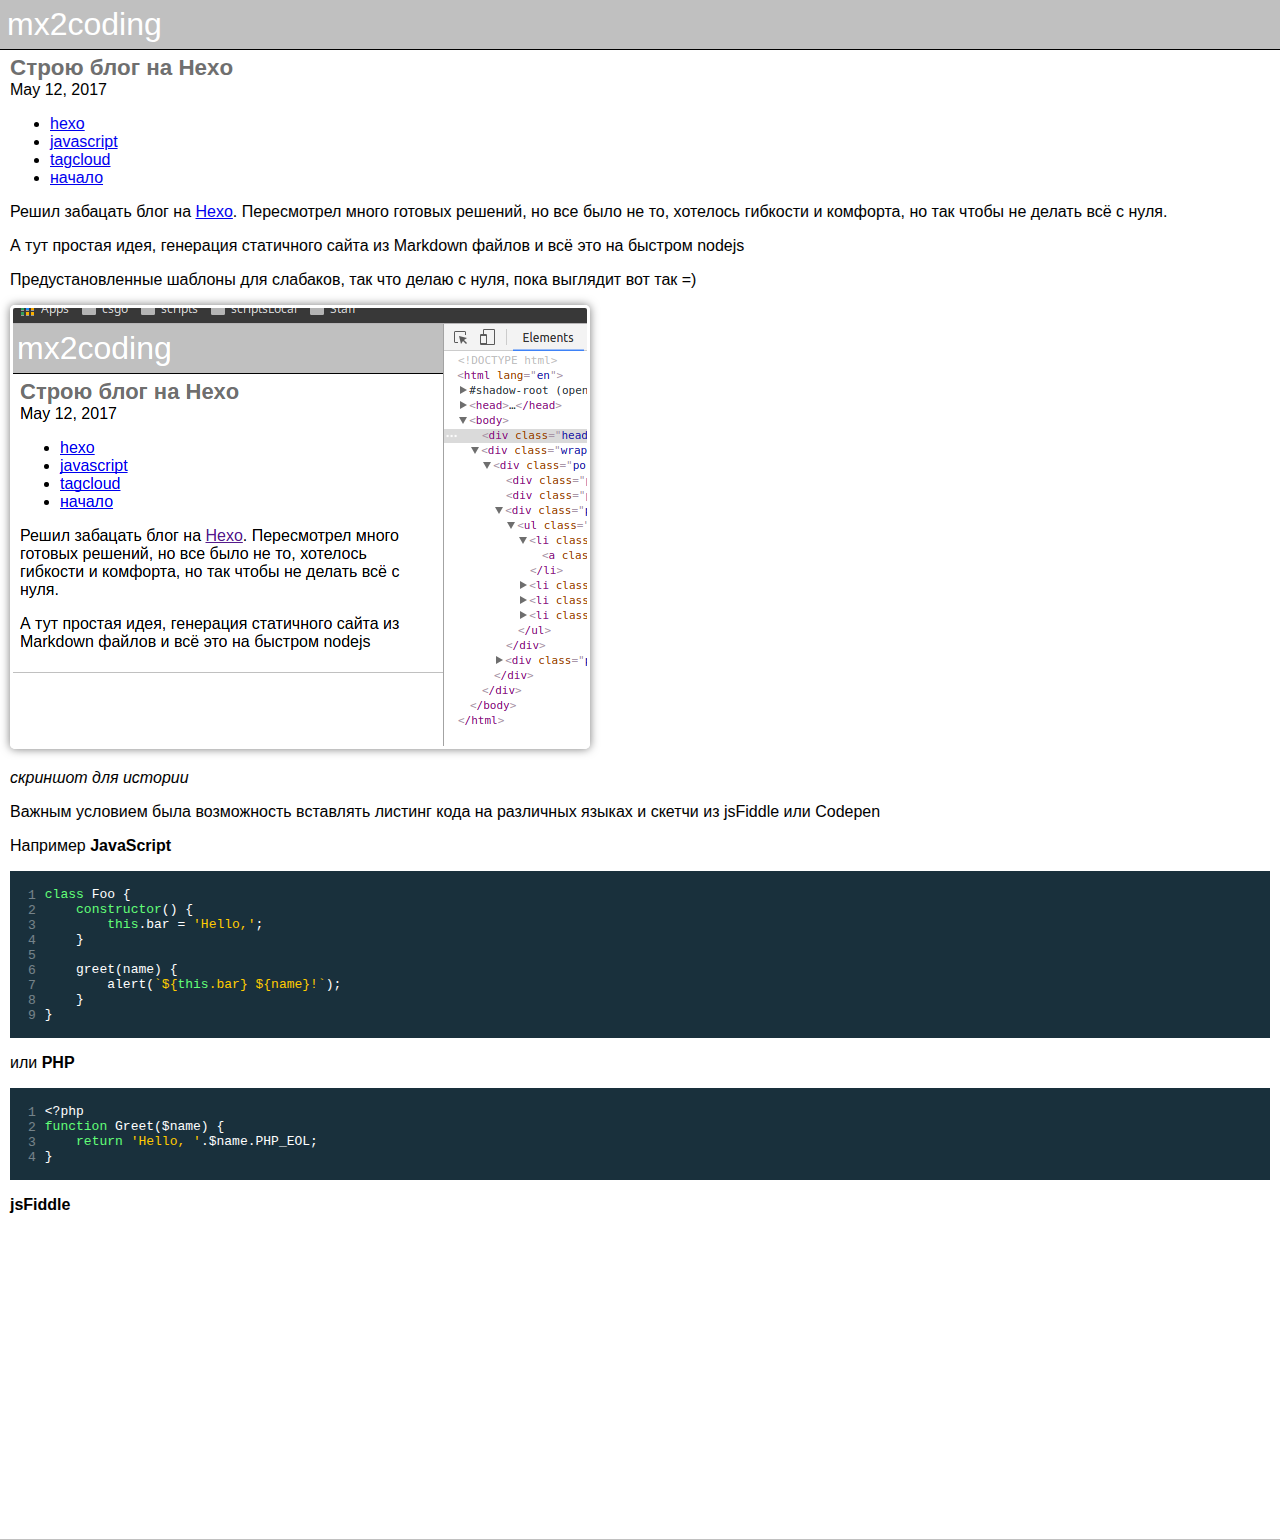
==== commit fab5f3f8: "deploy-site" ====
--- a/index.html
+++ b/index.html
@@ -16,7 +16,7 @@
 	<div class="post-content"><p>Решил забацать блог на <a href="https://hexo.io" target="_blank" rel="external">Hexo</a>. Пересмотрел много готовых решений, но все было не то, хотелось гибкости и комфорта, но так чтобы не делать всё с нуля.</p>
 <p>А тут простая идея, генерация статичного сайта из Markdown файлов и всё это на быстром nodejs</p>
 <p>Предустановленные шаблоны для слабаков, так что делаю с нуля, пока выглядит вот так =)</p>
-<img src="/images/first-shot.png" class="screenshot">
+<img src="/images/first-shot2.png" class="screenshot">
 <p><em>скриншот для истории</em></p>
 <p>Важным условием была возможность вставлять листинг кода на различных языках и скетчи из jsFiddle или Codepen</p>
 <p>Например <strong>JavaScript</strong></p>
